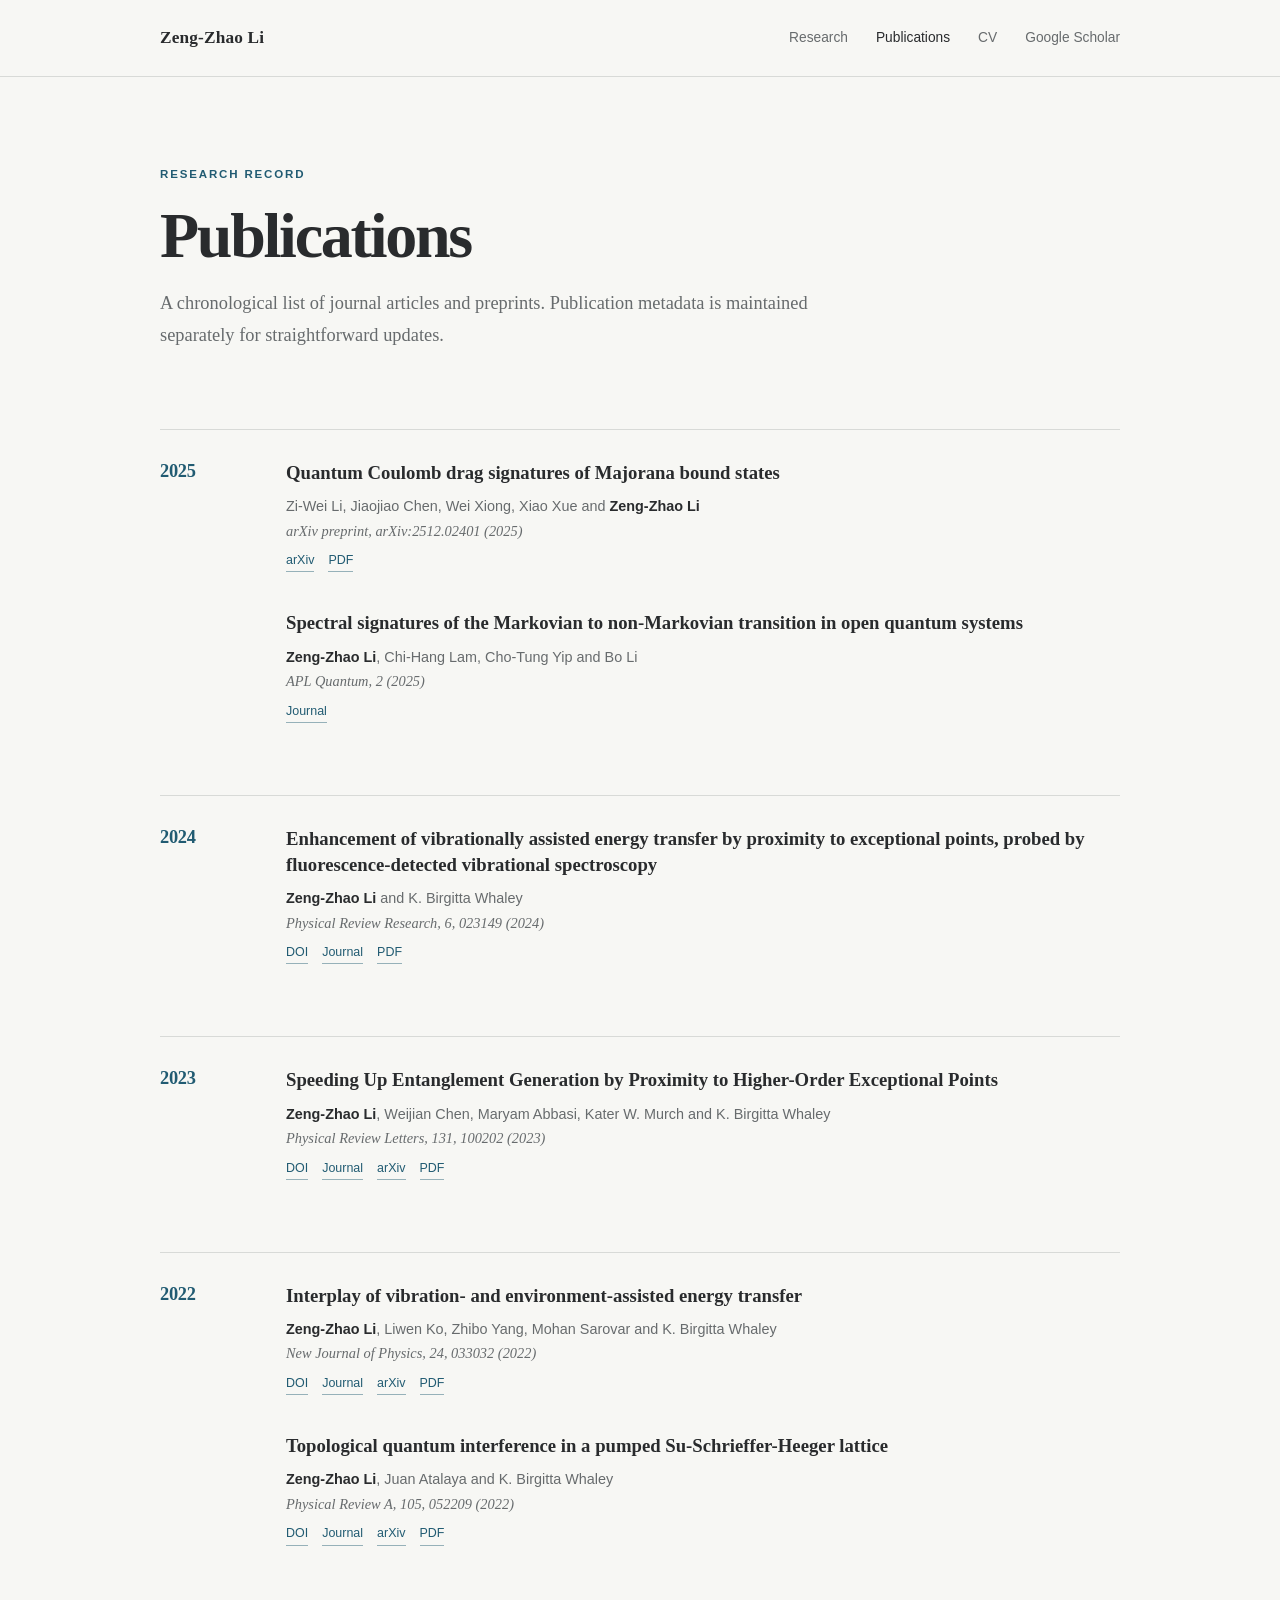
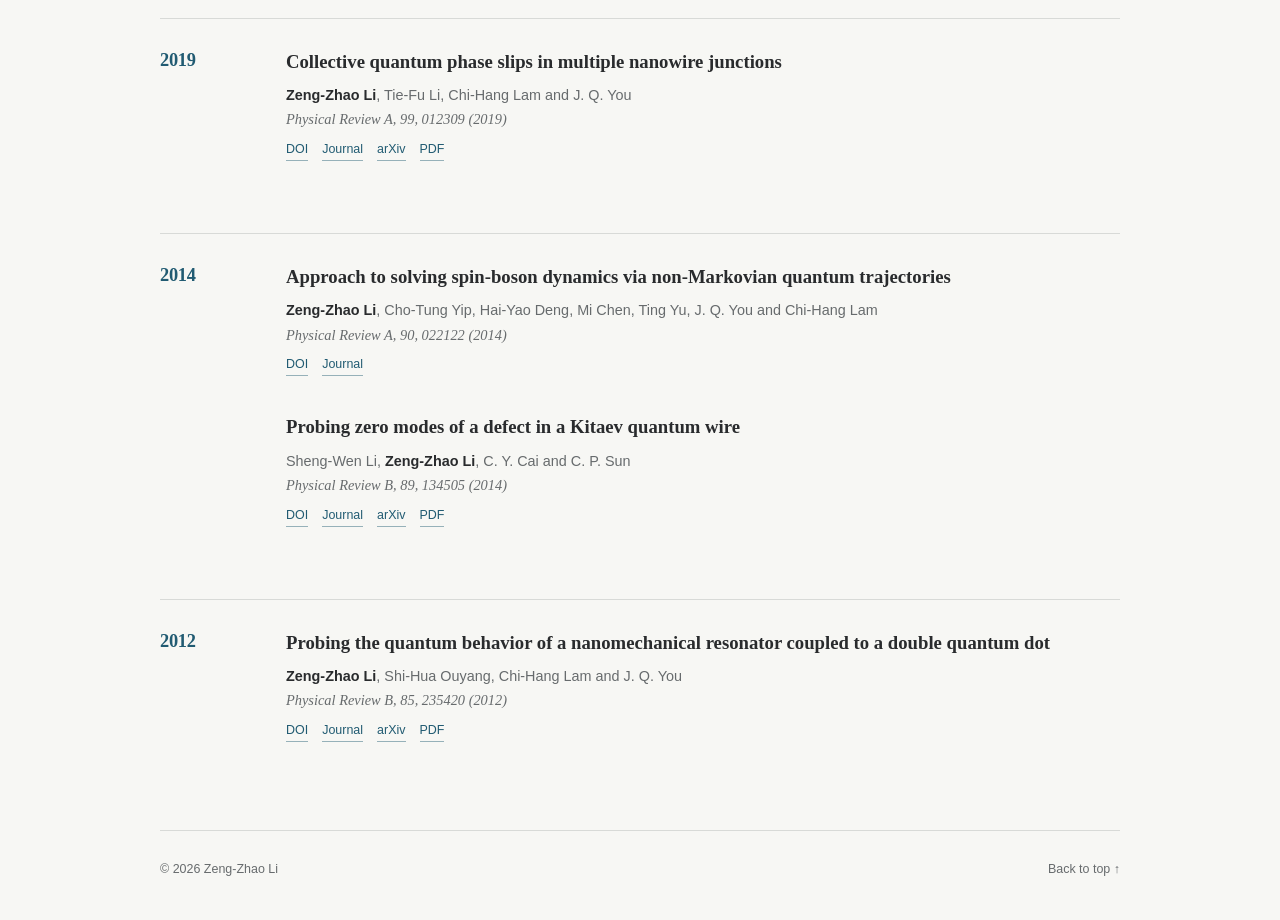
==== publications.html @ 752c4b41 "Build academic personal website" ====
<!doctype html>
<html lang="en">
<head>
  <meta charset="utf-8">
  <meta name="viewport" content="width=device-width, initial-scale=1">
  <title>Publications — Zeng-Zhao Li</title>
  <meta name="description" content="Publications by Zeng-Zhao Li in quantum information, non-Hermitian physics, open quantum systems, and quantum transport.">
  <link rel="canonical" href="https://zengzhaoli.github.io/publications.html">
  <meta property="og:type" content="website"><meta property="og:title" content="Publications — Zeng-Zhao Li"><meta property="og:description" content="Research publications in quantum science."><meta property="og:url" content="https://zengzhaoli.github.io/publications.html">
  <meta name="theme-color" content="#f7f7f4">
  <link rel="icon" href="assets/favicon.svg" type="image/svg+xml">
  <link rel="stylesheet" href="css/style.css">
</head>
<body>
  <a class="skip-link" href="#content">Skip to content</a>
  <header class="site-header"><nav class="nav wrap" aria-label="Primary navigation"><a class="brand" href="index.html">Zeng-Zhao Li</a><button class="nav-toggle" type="button" aria-expanded="false" aria-controls="nav-links">Menu</button><div class="nav-links" id="nav-links"><a href="index.html#research">Research</a><a href="publications.html" aria-current="page">Publications</a><a href="assets/cv.pdf">CV</a><a href="https://scholar.google.com/scholar?q=%22Zeng-Zhao+Li%22">Google Scholar</a></div></nav></header>
  <main id="content" class="wrap publications-page">
    <header class="page-header"><p class="eyebrow">Research record</p><h1>Publications</h1><p>A chronological list of journal articles and preprints. Publication metadata is maintained separately for straightforward updates.</p></header>
    <div id="all-publications" class="year-groups" aria-live="polite"><p class="loading">Loading publications…</p></div>
    <noscript><p>Please enable JavaScript to view the publication list.</p></noscript>
  </main>
  <footer class="footer wrap"><p>© <span id="year"></span> Zeng-Zhao Li</p><a href="#content">Back to top ↑</a></footer>
  <script src="js/publications.js" defer></script>
</body>
</html>
---- css/style.css ----
:root{--bg:#f7f7f4;--paper:#fbfbf8;--text:#292b2d;--muted:#676b6d;--accent:#215b72;--line:#d8dad7;--max:960px;--serif:Georgia,"Times New Roman",serif;--sans:Inter,ui-sans-serif,-apple-system,BlinkMacSystemFont,"Segoe UI",sans-serif}
*{box-sizing:border-box}html{scroll-behavior:smooth;overflow-x:hidden}body{margin:0;background:var(--bg);color:var(--text);font-family:var(--sans);font-size:16px;line-height:1.7;-webkit-font-smoothing:antialiased;overflow-x:hidden}a{color:var(--accent);text-underline-offset:.2em;text-decoration-thickness:1px}a:hover{text-decoration-thickness:2px}a:focus-visible,button:focus-visible{outline:2px solid var(--accent);outline-offset:4px}.wrap{width:min(calc(100% - 48px),var(--max));margin-inline:auto}.skip-link{position:absolute;left:16px;top:-80px;padding:8px 12px;background:var(--text);color:white;z-index:10}.skip-link:focus{top:12px}.site-header{border-bottom:1px solid var(--line)}.nav{min-height:76px;display:flex;align-items:center;justify-content:space-between;gap:32px}.brand{font-family:var(--serif);font-size:1.08rem;font-weight:700;color:var(--text);text-decoration:none;letter-spacing:.01em}.nav-links{display:flex;align-items:center;gap:28px}.nav-links a{font-size:.86rem;color:var(--muted);text-decoration:none}.nav-links a:hover,.nav-links a[aria-current]{color:var(--text)}.nav-toggle{display:none;border:0;background:none;font:inherit;color:var(--text);padding:8px 0}.hero{display:grid;grid-template-columns:minmax(0,1fr) 210px;gap:96px;align-items:center;padding-block:104px 94px}.hero-copy,.publication,.page-header,.year-group>*{min-width:0}.eyebrow{font-size:.72rem;letter-spacing:.16em;text-transform:uppercase;color:var(--accent);font-weight:700;margin:0 0 18px}.hero h1,.page-header h1{font-family:var(--serif);font-size:clamp(2.8rem,6vw,4.5rem);line-height:1.03;letter-spacing:-.035em;margin:0 0 25px}.lede{font-family:var(--serif);font-size:clamp(1.18rem,2.4vw,1.48rem);line-height:1.55;max-width:690px;margin:0;color:#3c3f41}.affiliation{margin:27px 0 0;color:var(--muted);font-size:.92rem}.affiliation span{display:block}.profile-links{display:flex;flex-wrap:wrap;gap:10px 22px;margin-top:25px}.profile-links a,.quiet-link,.citation-links a{font-size:.85rem;text-decoration:none;border-bottom:1px solid color-mix(in srgb,var(--accent),transparent 55%)}.portrait{width:210px;aspect-ratio:4/5;background:#e6e7e2;display:grid;place-items:center;color:#767b7a}.portrait span{font-family:var(--serif);font-size:3.15rem;letter-spacing:-.06em}.section{padding-block:76px;border-top:1px solid var(--line)}.section h2,.year-group h2{font-family:var(--serif);font-size:1.65rem;line-height:1.2;letter-spacing:-.015em;margin:0 0 28px}.section-intro{font-family:var(--serif);font-size:1.17rem;line-height:1.75;max-width:780px;margin:0}.section-heading-row{display:flex;align-items:baseline;justify-content:space-between;gap:24px}.publication-list{display:grid;gap:34px}.publication{max-width:840px}.publication h3{font-family:var(--serif);font-size:1.17rem;line-height:1.4;margin:0 0 8px}.publication h3 a{color:var(--text);text-decoration:none}.publication h3 a:hover{color:var(--accent)}.publication h3,.authors,.venue,.page-header p{overflow-wrap:anywhere}.authors,.venue{margin:0;font-size:.9rem;color:var(--muted)}.authors strong{color:var(--text);font-weight:650}.venue{font-family:var(--serif);font-style:italic}.citation-links{display:flex;gap:14px;margin-top:7px}.citation-links a{font-size:.78rem}.loading,.error{color:var(--muted);font-style:italic}.interests ul{display:flex;flex-wrap:wrap;gap:7px 0;list-style:none;padding:0;margin:0;max-width:900px}.interests li{font-family:var(--serif);font-size:1.05rem}.interests li:not(:last-child)::after{content:"·";color:#9ca09e;margin:0 14px}.footer{border-top:1px solid var(--line);display:flex;justify-content:space-between;align-items:center;padding-block:28px 40px;color:var(--muted);font-size:.78rem}.footer p{margin:0}.footer a{color:var(--muted);text-decoration:none}.publications-page{padding-block:88px}.page-header{max-width:720px;margin-bottom:78px}.page-header h1{font-size:clamp(2.7rem,5vw,4rem);margin-bottom:20px}.page-header>p:last-child{font-family:var(--serif);font-size:1.15rem;color:var(--muted);margin:0}.year-groups{display:grid;gap:72px}.year-group{display:grid;grid-template-columns:90px minmax(0,1fr);gap:36px;border-top:1px solid var(--line);padding-top:30px}.year-group h2{position:sticky;top:24px;align-self:start;color:var(--accent);font-size:1.15rem}.year-group .publication-list{gap:38px}
@media(max-width:700px){.wrap{width:min(calc(100% - 34px),var(--max))}.nav{min-height:64px;position:relative}.nav-toggle{display:block}.nav-links{display:none;position:absolute;top:64px;left:-17px;right:-17px;padding:8px 17px 20px;background:var(--bg);border-bottom:1px solid var(--line);z-index:5;align-items:flex-start;gap:8px}.nav-links.open{display:flex;flex-direction:column}.nav-links a{padding:6px 0}.hero{grid-template-columns:1fr;gap:36px;padding-block:64px}.portrait{grid-row:1;width:118px;aspect-ratio:1}.portrait span{font-size:2.1rem}.hero h1{font-size:2.75rem}.lede{font-size:1.15rem}.section{padding-block:54px}.section-heading-row{display:block}.section-heading-row .quiet-link{display:inline-block;margin:-14px 0 28px}.publication-list{gap:31px}.interests li{font-size:1rem}.interests li:not(:last-child)::after{margin:0 9px}.publications-page{padding-block:58px}.page-header{margin-bottom:54px}.year-groups{gap:58px}.year-group{grid-template-columns:1fr;gap:24px}.year-group h2{position:static;margin:0}.footer{padding-bottom:28px}}
@media(prefers-reduced-motion:reduce){html{scroll-behavior:auto}}
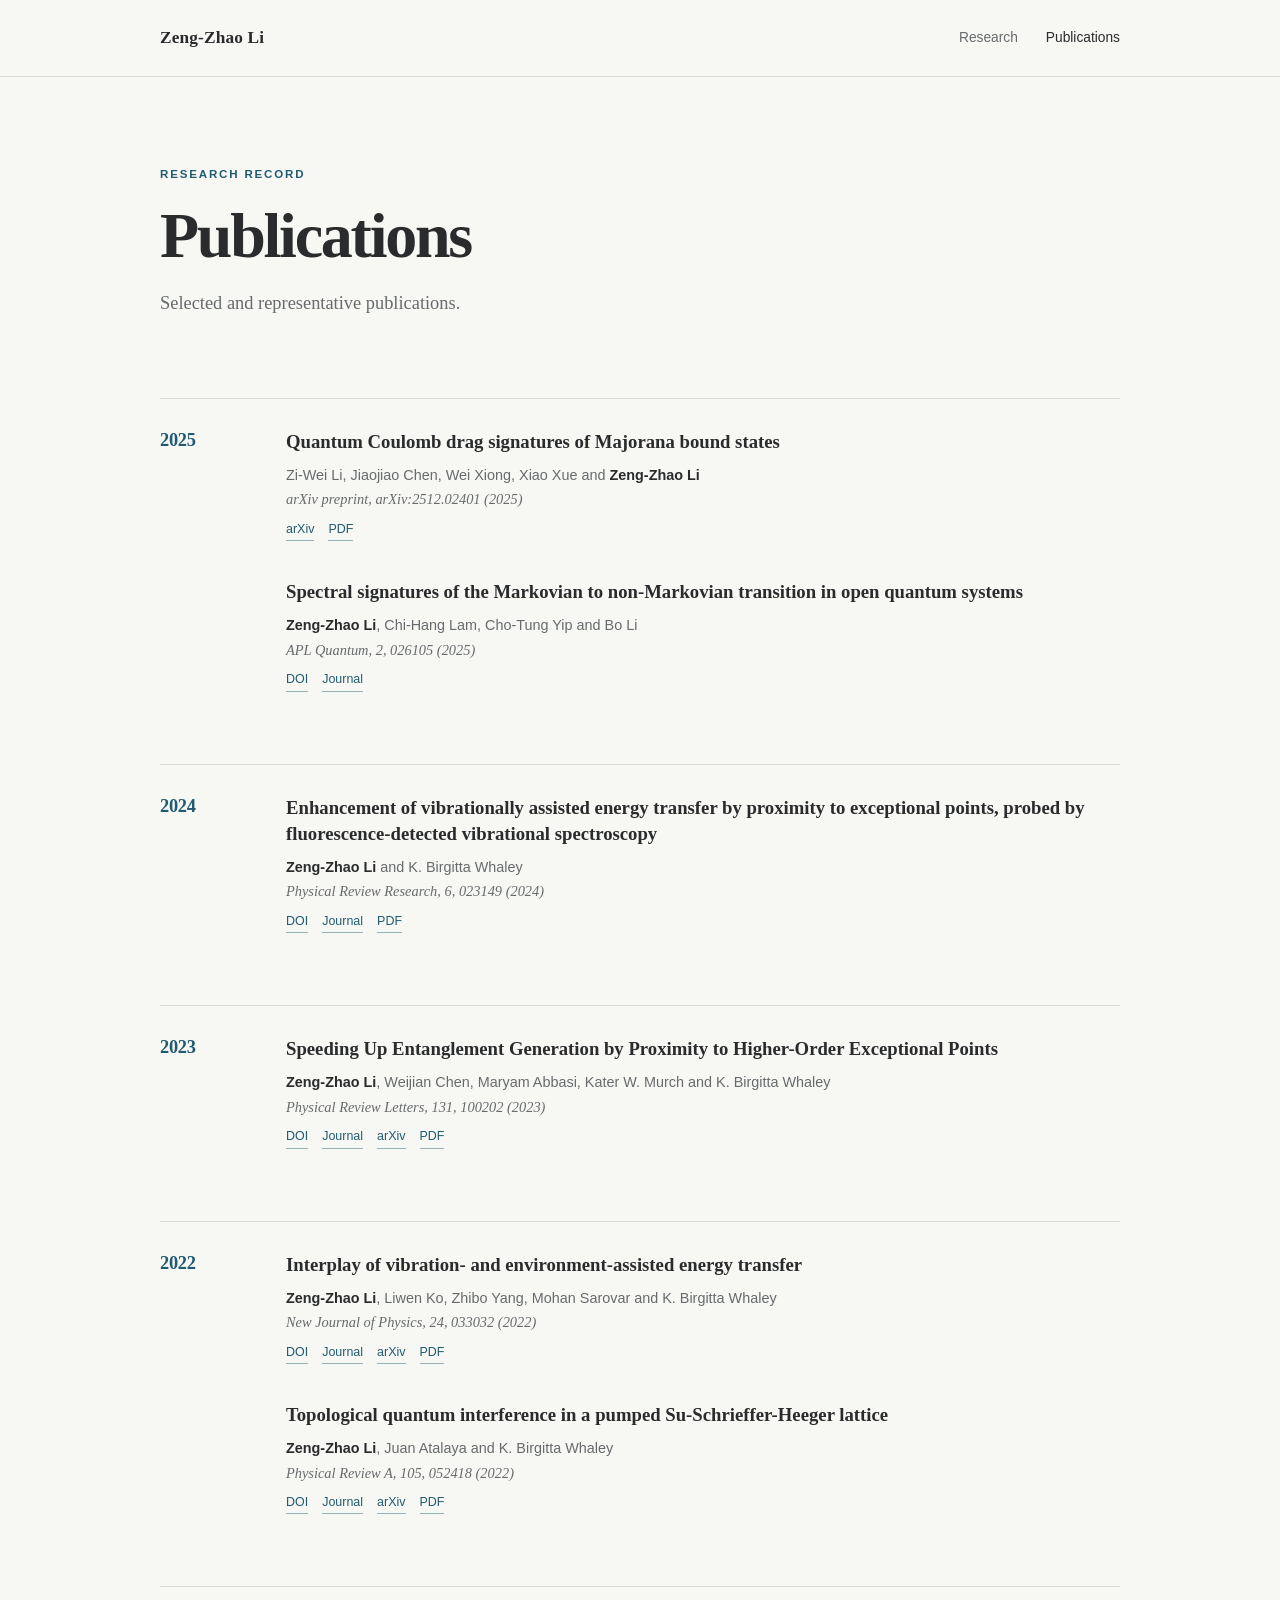
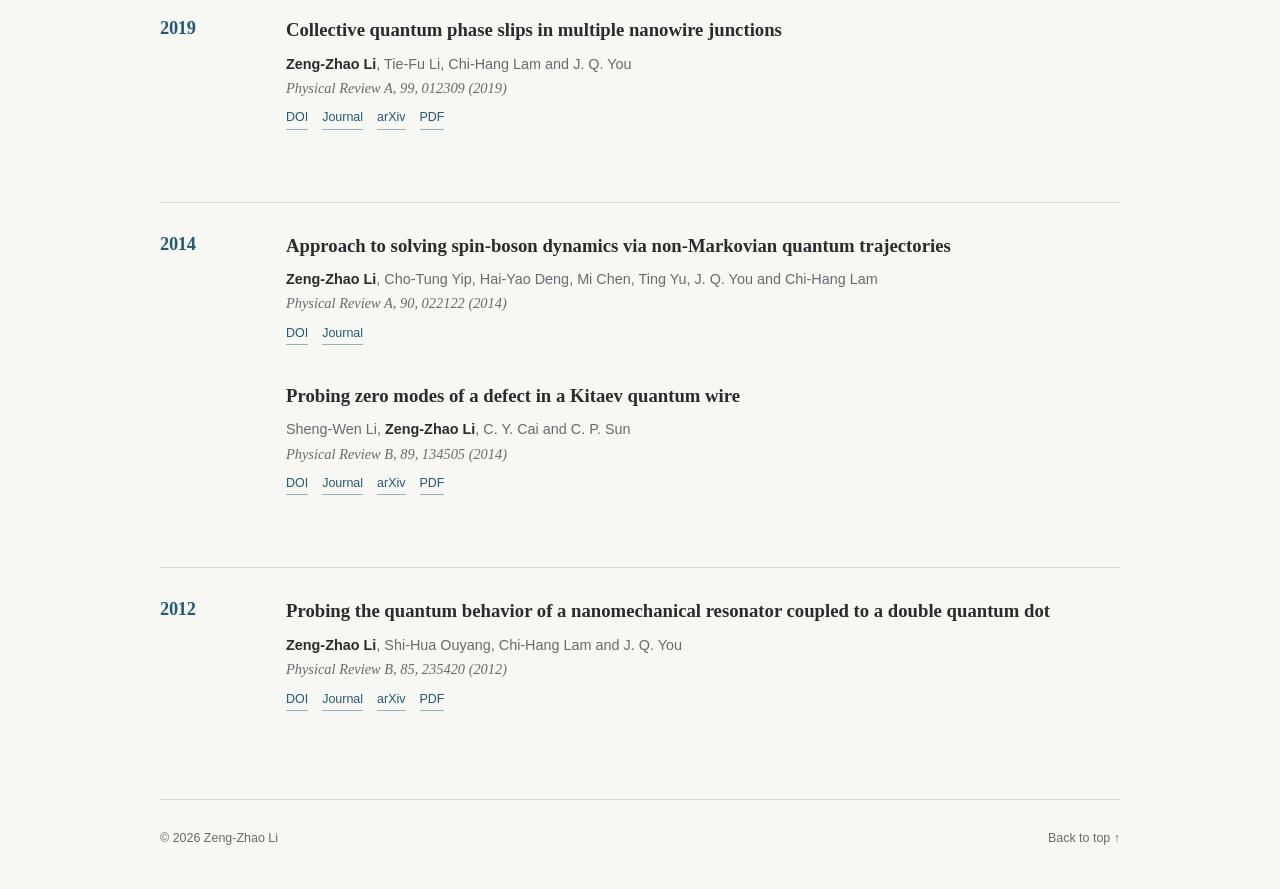
==== commit e6ce6fe2: "Prepare site for safe public launch" ====
--- a/publications.html
+++ b/publications.html
@@ -13,9 +13,9 @@
 </head>
 <body>
   <a class="skip-link" href="#content">Skip to content</a>
-  <header class="site-header"><nav class="nav wrap" aria-label="Primary navigation"><a class="brand" href="index.html">Zeng-Zhao Li</a><button class="nav-toggle" type="button" aria-expanded="false" aria-controls="nav-links">Menu</button><div class="nav-links" id="nav-links"><a href="index.html#research">Research</a><a href="publications.html" aria-current="page">Publications</a><a href="assets/cv.pdf">CV</a><a href="https://scholar.google.com/scholar?q=%22Zeng-Zhao+Li%22">Google Scholar</a></div></nav></header>
+  <header class="site-header"><nav class="nav wrap" aria-label="Primary navigation"><a class="brand" href="index.html">Zeng-Zhao Li</a><button class="nav-toggle" type="button" aria-expanded="false" aria-controls="nav-links">Menu</button><div class="nav-links" id="nav-links"><a href="index.html#research">Research</a><a href="publications.html" aria-current="page">Publications</a><!-- Add verified CV and Google Scholar links here when available. --></div></nav></header>
   <main id="content" class="wrap publications-page">
-    <header class="page-header"><p class="eyebrow">Research record</p><h1>Publications</h1><p>A chronological list of journal articles and preprints. Publication metadata is maintained separately for straightforward updates.</p></header>
+    <header class="page-header"><p class="eyebrow">Research record</p><h1>Publications</h1><p>Selected and representative publications.</p></header>
     <div id="all-publications" class="year-groups" aria-live="polite"><p class="loading">Loading publications…</p></div>
     <noscript><p>Please enable JavaScript to view the publication list.</p></noscript>
   </main>
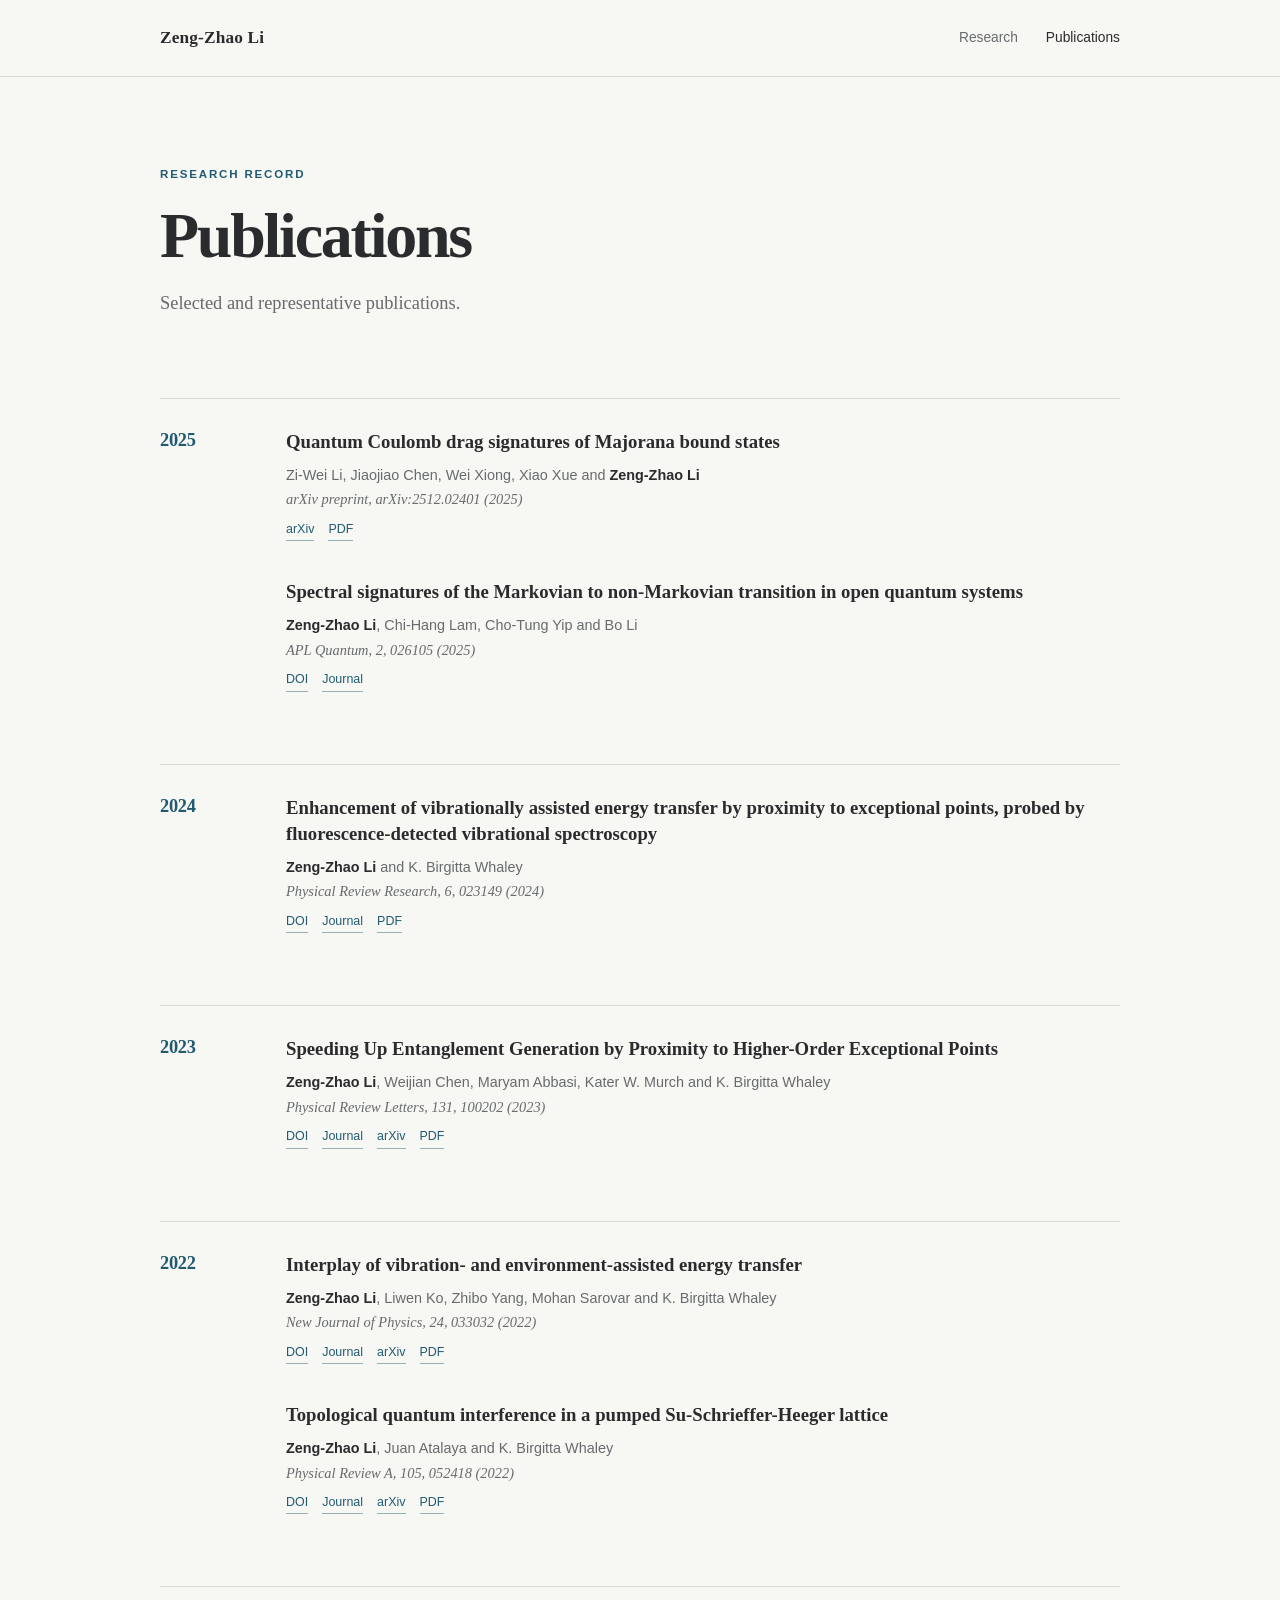
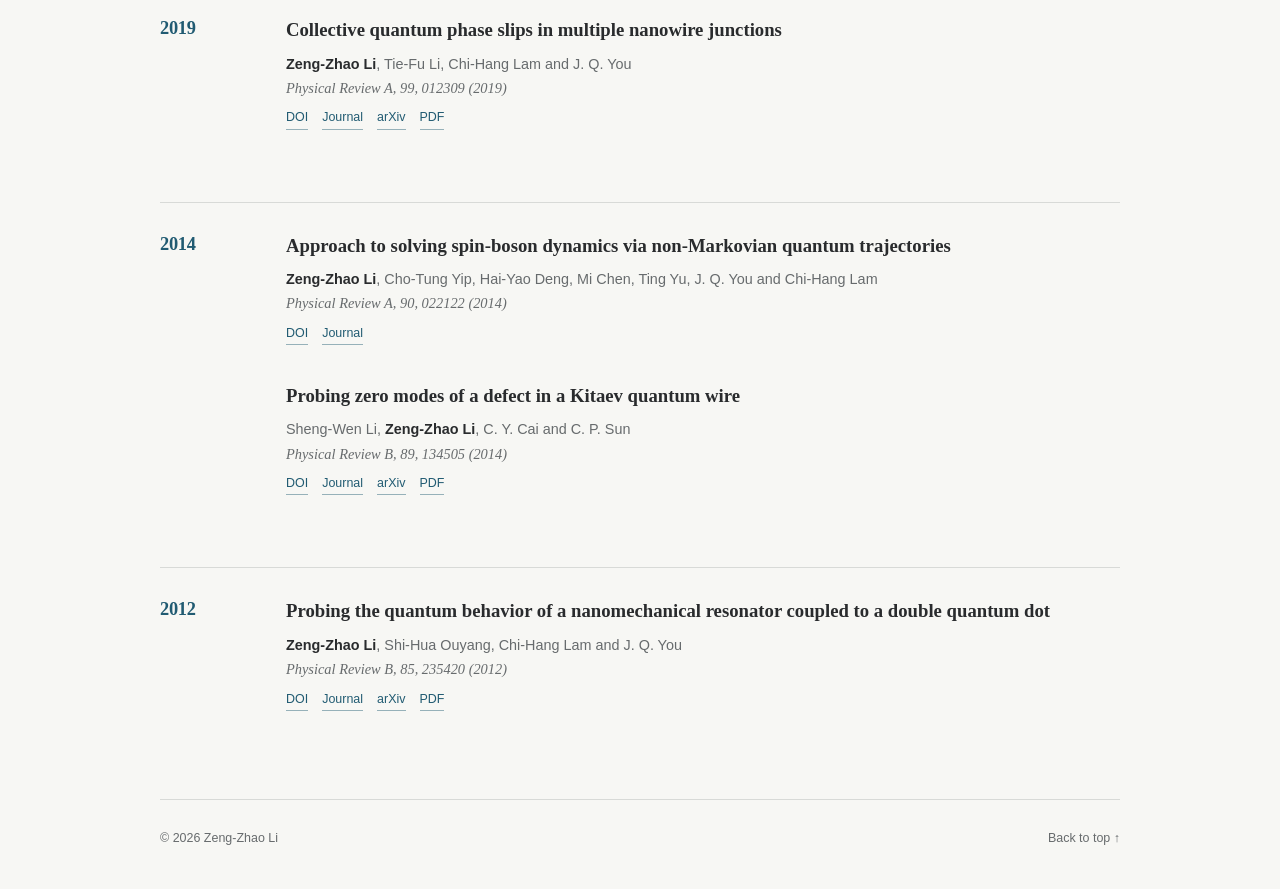
==== commit 83b2fc0f: "Refine hero and statically render publications" ====
--- a/publications.html
+++ b/publications.html
@@ -5,8 +5,8 @@
   <meta name="viewport" content="width=device-width, initial-scale=1">
   <title>Publications — Zeng-Zhao Li</title>
   <meta name="description" content="Publications by Zeng-Zhao Li in quantum information, non-Hermitian physics, open quantum systems, and quantum transport.">
-  <link rel="canonical" href="https://zengzhaoli.github.io/publications.html">
-  <meta property="og:type" content="website"><meta property="og:title" content="Publications — Zeng-Zhao Li"><meta property="og:description" content="Research publications in quantum science."><meta property="og:url" content="https://zengzhaoli.github.io/publications.html">
+  <link rel="canonical" href="https://theoreticalphysicist01.github.io/publications.html">
+  <meta property="og:type" content="website"><meta property="og:title" content="Publications — Zeng-Zhao Li"><meta property="og:description" content="Research publications in quantum science."><meta property="og:url" content="https://theoreticalphysicist01.github.io/publications.html">
   <meta name="theme-color" content="#f7f7f4">
   <link rel="icon" href="assets/favicon.svg" type="image/svg+xml">
   <link rel="stylesheet" href="css/style.css">
@@ -16,8 +16,105 @@
   <header class="site-header"><nav class="nav wrap" aria-label="Primary navigation"><a class="brand" href="index.html">Zeng-Zhao Li</a><button class="nav-toggle" type="button" aria-expanded="false" aria-controls="nav-links">Menu</button><div class="nav-links" id="nav-links"><a href="index.html#research">Research</a><a href="publications.html" aria-current="page">Publications</a><!-- Add verified CV and Google Scholar links here when available. --></div></nav></header>
   <main id="content" class="wrap publications-page">
     <header class="page-header"><p class="eyebrow">Research record</p><h1>Publications</h1><p>Selected and representative publications.</p></header>
-    <div id="all-publications" class="year-groups" aria-live="polite"><p class="loading">Loading publications…</p></div>
-    <noscript><p>Please enable JavaScript to view the publication list.</p></noscript>
+    <div id="all-publications" class="year-groups">
+      <!-- PUBLICATIONS:ALL:START -->
+      <section class="year-group" aria-labelledby="year-2025">
+        <h2 id="year-2025">2025</h2>
+        <div class="publication-list">
+          <article class="publication">
+            <h3><a href="https://arxiv.org/abs/2512.02401">Quantum Coulomb drag signatures of Majorana bound states</a></h3>
+            <p class="authors">Zi-Wei Li, Jiaojiao Chen, Wei Xiong, Xiao Xue and <strong>Zeng-Zhao Li</strong></p>
+            <p class="venue">arXiv preprint, arXiv:2512.02401 (2025)</p>
+            <div class="citation-links"><a href="https://arxiv.org/abs/2512.02401" target="_blank" rel="noopener noreferrer">arXiv</a><a href="https://arxiv.org/pdf/2512.02401" target="_blank" rel="noopener noreferrer">PDF</a></div>
+          </article>
+          <article class="publication">
+            <h3><a href="https://pubs.aip.org/apq/article/2/2/026105/3343204/Spectral-signatures-of-the-Markovian-to-non">Spectral signatures of the Markovian to non-Markovian transition in open quantum systems</a></h3>
+            <p class="authors"><strong>Zeng-Zhao Li</strong>, Chi-Hang Lam, Cho-Tung Yip and Bo Li</p>
+            <p class="venue">APL Quantum, 2, 026105 (2025)</p>
+            <div class="citation-links"><a href="https://doi.org/10.1063/5.0262783" target="_blank" rel="noopener noreferrer">DOI</a><a href="https://pubs.aip.org/apq/article/2/2/026105/3343204/Spectral-signatures-of-the-Markovian-to-non" target="_blank" rel="noopener noreferrer">Journal</a></div>
+          </article>
+        </div>
+      </section>
+      <section class="year-group" aria-labelledby="year-2024">
+        <h2 id="year-2024">2024</h2>
+        <div class="publication-list">
+          <article class="publication">
+            <h3><a href="https://journals.aps.org/prresearch/abstract/10.1103/PhysRevResearch.6.023149">Enhancement of vibrationally assisted energy transfer by proximity to exceptional points, probed by fluorescence-detected vibrational spectroscopy</a></h3>
+            <p class="authors"><strong>Zeng-Zhao Li</strong> and K. Birgitta Whaley</p>
+            <p class="venue">Physical Review Research, 6, 023149 (2024)</p>
+            <div class="citation-links"><a href="https://doi.org/10.1103/PhysRevResearch.6.023149" target="_blank" rel="noopener noreferrer">DOI</a><a href="https://journals.aps.org/prresearch/abstract/10.1103/PhysRevResearch.6.023149" target="_blank" rel="noopener noreferrer">Journal</a><a href="https://journals.aps.org/prresearch/pdf/10.1103/PhysRevResearch.6.023149" target="_blank" rel="noopener noreferrer">PDF</a></div>
+          </article>
+        </div>
+      </section>
+      <section class="year-group" aria-labelledby="year-2023">
+        <h2 id="year-2023">2023</h2>
+        <div class="publication-list">
+          <article class="publication">
+            <h3><a href="https://journals.aps.org/prl/abstract/10.1103/PhysRevLett.131.100202">Speeding Up Entanglement Generation by Proximity to Higher-Order Exceptional Points</a></h3>
+            <p class="authors"><strong>Zeng-Zhao Li</strong>, Weijian Chen, Maryam Abbasi, Kater W. Murch and K. Birgitta Whaley</p>
+            <p class="venue">Physical Review Letters, 131, 100202 (2023)</p>
+            <div class="citation-links"><a href="https://doi.org/10.1103/PhysRevLett.131.100202" target="_blank" rel="noopener noreferrer">DOI</a><a href="https://journals.aps.org/prl/abstract/10.1103/PhysRevLett.131.100202" target="_blank" rel="noopener noreferrer">Journal</a><a href="https://arxiv.org/abs/2210.05048" target="_blank" rel="noopener noreferrer">arXiv</a><a href="https://arxiv.org/pdf/2210.05048" target="_blank" rel="noopener noreferrer">PDF</a></div>
+          </article>
+        </div>
+      </section>
+      <section class="year-group" aria-labelledby="year-2022">
+        <h2 id="year-2022">2022</h2>
+        <div class="publication-list">
+          <article class="publication">
+            <h3><a href="https://iopscience.iop.org/article/10.1088/1367-2630/ac5841">Interplay of vibration- and environment-assisted energy transfer</a></h3>
+            <p class="authors"><strong>Zeng-Zhao Li</strong>, Liwen Ko, Zhibo Yang, Mohan Sarovar and K. Birgitta Whaley</p>
+            <p class="venue">New Journal of Physics, 24, 033032 (2022)</p>
+            <div class="citation-links"><a href="https://doi.org/10.1088/1367-2630/ac5841" target="_blank" rel="noopener noreferrer">DOI</a><a href="https://iopscience.iop.org/article/10.1088/1367-2630/ac5841" target="_blank" rel="noopener noreferrer">Journal</a><a href="https://arxiv.org/abs/2110.09895" target="_blank" rel="noopener noreferrer">arXiv</a><a href="https://arxiv.org/pdf/2110.09895" target="_blank" rel="noopener noreferrer">PDF</a></div>
+          </article>
+          <article class="publication">
+            <h3><a href="https://journals.aps.org/pra/abstract/10.1103/PhysRevA.105.052418">Topological quantum interference in a pumped Su-Schrieffer-Heeger lattice</a></h3>
+            <p class="authors"><strong>Zeng-Zhao Li</strong>, Juan Atalaya and K. Birgitta Whaley</p>
+            <p class="venue">Physical Review A, 105, 052418 (2022)</p>
+            <div class="citation-links"><a href="https://doi.org/10.1103/PhysRevA.105.052418" target="_blank" rel="noopener noreferrer">DOI</a><a href="https://journals.aps.org/pra/abstract/10.1103/PhysRevA.105.052418" target="_blank" rel="noopener noreferrer">Journal</a><a href="https://arxiv.org/abs/2108.12012" target="_blank" rel="noopener noreferrer">arXiv</a><a href="https://arxiv.org/pdf/2108.12012" target="_blank" rel="noopener noreferrer">PDF</a></div>
+          </article>
+        </div>
+      </section>
+      <section class="year-group" aria-labelledby="year-2019">
+        <h2 id="year-2019">2019</h2>
+        <div class="publication-list">
+          <article class="publication">
+            <h3><a href="https://journals.aps.org/pra/abstract/10.1103/PhysRevA.99.012309">Collective quantum phase slips in multiple nanowire junctions</a></h3>
+            <p class="authors"><strong>Zeng-Zhao Li</strong>, Tie-Fu Li, Chi-Hang Lam and J. Q. You</p>
+            <p class="venue">Physical Review A, 99, 012309 (2019)</p>
+            <div class="citation-links"><a href="https://doi.org/10.1103/PhysRevA.99.012309" target="_blank" rel="noopener noreferrer">DOI</a><a href="https://journals.aps.org/pra/abstract/10.1103/PhysRevA.99.012309" target="_blank" rel="noopener noreferrer">Journal</a><a href="https://arxiv.org/abs/1406.6815" target="_blank" rel="noopener noreferrer">arXiv</a><a href="https://arxiv.org/pdf/1406.6815" target="_blank" rel="noopener noreferrer">PDF</a></div>
+          </article>
+        </div>
+      </section>
+      <section class="year-group" aria-labelledby="year-2014">
+        <h2 id="year-2014">2014</h2>
+        <div class="publication-list">
+          <article class="publication">
+            <h3><a href="https://journals.aps.org/pra/abstract/10.1103/PhysRevA.90.022122">Approach to solving spin-boson dynamics via non-Markovian quantum trajectories</a></h3>
+            <p class="authors"><strong>Zeng-Zhao Li</strong>, Cho-Tung Yip, Hai-Yao Deng, Mi Chen, Ting Yu, J. Q. You and Chi-Hang Lam</p>
+            <p class="venue">Physical Review A, 90, 022122 (2014)</p>
+            <div class="citation-links"><a href="https://doi.org/10.1103/PhysRevA.90.022122" target="_blank" rel="noopener noreferrer">DOI</a><a href="https://journals.aps.org/pra/abstract/10.1103/PhysRevA.90.022122" target="_blank" rel="noopener noreferrer">Journal</a></div>
+          </article>
+          <article class="publication">
+            <h3><a href="https://journals.aps.org/prb/abstract/10.1103/PhysRevB.89.134505">Probing zero modes of a defect in a Kitaev quantum wire</a></h3>
+            <p class="authors">Sheng-Wen Li, <strong>Zeng-Zhao Li</strong>, C. Y. Cai and C. P. Sun</p>
+            <p class="venue">Physical Review B, 89, 134505 (2014)</p>
+            <div class="citation-links"><a href="https://doi.org/10.1103/PhysRevB.89.134505" target="_blank" rel="noopener noreferrer">DOI</a><a href="https://journals.aps.org/prb/abstract/10.1103/PhysRevB.89.134505" target="_blank" rel="noopener noreferrer">Journal</a><a href="https://arxiv.org/abs/1311.6302" target="_blank" rel="noopener noreferrer">arXiv</a><a href="https://arxiv.org/pdf/1311.6302" target="_blank" rel="noopener noreferrer">PDF</a></div>
+          </article>
+        </div>
+      </section>
+      <section class="year-group" aria-labelledby="year-2012">
+        <h2 id="year-2012">2012</h2>
+        <div class="publication-list">
+          <article class="publication">
+            <h3><a href="https://journals.aps.org/prb/abstract/10.1103/PhysRevB.85.235420">Probing the quantum behavior of a nanomechanical resonator coupled to a double quantum dot</a></h3>
+            <p class="authors"><strong>Zeng-Zhao Li</strong>, Shi-Hua Ouyang, Chi-Hang Lam and J. Q. You</p>
+            <p class="venue">Physical Review B, 85, 235420 (2012)</p>
+            <div class="citation-links"><a href="https://doi.org/10.1103/PhysRevB.85.235420" target="_blank" rel="noopener noreferrer">DOI</a><a href="https://journals.aps.org/prb/abstract/10.1103/PhysRevB.85.235420" target="_blank" rel="noopener noreferrer">Journal</a><a href="https://arxiv.org/abs/1112.0645" target="_blank" rel="noopener noreferrer">arXiv</a><a href="https://arxiv.org/pdf/1112.0645" target="_blank" rel="noopener noreferrer">PDF</a></div>
+          </article>
+        </div>
+      </section>
+        <!-- PUBLICATIONS:ALL:END -->
+    </div>
   </main>
   <footer class="footer wrap"><p>© <span id="year"></span> Zeng-Zhao Li</p><a href="#content">Back to top ↑</a></footer>
   <script src="js/publications.js" defer></script>
--- a/css/style.css
+++ b/css/style.css
@@ -1,4 +1,6 @@
 :root{--bg:#f7f7f4;--paper:#fbfbf8;--text:#292b2d;--muted:#676b6d;--accent:#215b72;--line:#d8dad7;--max:960px;--serif:Georgia,"Times New Roman",serif;--sans:Inter,ui-sans-serif,-apple-system,BlinkMacSystemFont,"Segoe UI",sans-serif}
 *{box-sizing:border-box}html{scroll-behavior:smooth;overflow-x:hidden}body{margin:0;background:var(--bg);color:var(--text);font-family:var(--sans);font-size:16px;line-height:1.7;-webkit-font-smoothing:antialiased;overflow-x:hidden}a{color:var(--accent);text-underline-offset:.2em;text-decoration-thickness:1px}a:hover{text-decoration-thickness:2px}a:focus-visible,button:focus-visible{outline:2px solid var(--accent);outline-offset:4px}.wrap{width:min(calc(100% - 48px),var(--max));margin-inline:auto}.skip-link{position:absolute;left:16px;top:-80px;padding:8px 12px;background:var(--text);color:white;z-index:10}.skip-link:focus{top:12px}.site-header{border-bottom:1px solid var(--line)}.nav{min-height:76px;display:flex;align-items:center;justify-content:space-between;gap:32px}.brand{font-family:var(--serif);font-size:1.08rem;font-weight:700;color:var(--text);text-decoration:none;letter-spacing:.01em}.nav-links{display:flex;align-items:center;gap:28px}.nav-links a{font-size:.86rem;color:var(--muted);text-decoration:none}.nav-links a:hover,.nav-links a[aria-current]{color:var(--text)}.nav-toggle{display:none;border:0;background:none;font:inherit;color:var(--text);padding:8px 0}.hero{display:grid;grid-template-columns:minmax(0,1fr) 210px;gap:96px;align-items:center;padding-block:104px 94px}.hero-copy,.publication,.page-header,.year-group>*{min-width:0}.eyebrow{font-size:.72rem;letter-spacing:.16em;text-transform:uppercase;color:var(--accent);font-weight:700;margin:0 0 18px}.hero h1,.page-header h1{font-family:var(--serif);font-size:clamp(2.8rem,6vw,4.5rem);line-height:1.03;letter-spacing:-.035em;margin:0 0 25px}.lede{font-family:var(--serif);font-size:clamp(1.18rem,2.4vw,1.48rem);line-height:1.55;max-width:690px;margin:0;color:#3c3f41}.affiliation{margin:27px 0 0;color:var(--muted);font-size:.92rem}.affiliation span{display:block}.profile-links{display:flex;flex-wrap:wrap;gap:10px 22px;margin-top:25px}.profile-links a,.quiet-link,.citation-links a{font-size:.85rem;text-decoration:none;border-bottom:1px solid color-mix(in srgb,var(--accent),transparent 55%)}.portrait{width:210px;aspect-ratio:4/5;background:#e6e7e2;display:grid;place-items:center;color:#767b7a}.portrait span{font-family:var(--serif);font-size:3.15rem;letter-spacing:-.06em}.section{padding-block:76px;border-top:1px solid var(--line)}.section h2,.year-group h2{font-family:var(--serif);font-size:1.65rem;line-height:1.2;letter-spacing:-.015em;margin:0 0 28px}.section-intro{font-family:var(--serif);font-size:1.17rem;line-height:1.75;max-width:780px;margin:0}.section-heading-row{display:flex;align-items:baseline;justify-content:space-between;gap:24px}.publication-list{display:grid;gap:34px}.publication{max-width:840px}.publication h3{font-family:var(--serif);font-size:1.17rem;line-height:1.4;margin:0 0 8px}.publication h3 a{color:var(--text);text-decoration:none}.publication h3 a:hover{color:var(--accent)}.publication h3,.authors,.venue,.page-header p{overflow-wrap:anywhere}.authors,.venue{margin:0;font-size:.9rem;color:var(--muted)}.authors strong{color:var(--text);font-weight:650}.venue{font-family:var(--serif);font-style:italic}.citation-links{display:flex;gap:14px;margin-top:7px}.citation-links a{font-size:.78rem}.loading,.error{color:var(--muted);font-style:italic}.interests ul{display:flex;flex-wrap:wrap;gap:7px 0;list-style:none;padding:0;margin:0;max-width:900px}.interests li{font-family:var(--serif);font-size:1.05rem}.interests li:not(:last-child)::after{content:"·";color:#9ca09e;margin:0 14px}.footer{border-top:1px solid var(--line);display:flex;justify-content:space-between;align-items:center;padding-block:28px 40px;color:var(--muted);font-size:.78rem}.footer p{margin:0}.footer a{color:var(--muted);text-decoration:none}.publications-page{padding-block:88px}.page-header{max-width:720px;margin-bottom:78px}.page-header h1{font-size:clamp(2.7rem,5vw,4rem);margin-bottom:20px}.page-header>p:last-child{font-family:var(--serif);font-size:1.15rem;color:var(--muted);margin:0}.year-groups{display:grid;gap:72px}.year-group{display:grid;grid-template-columns:90px minmax(0,1fr);gap:36px;border-top:1px solid var(--line);padding-top:30px}.year-group h2{position:sticky;top:24px;align-self:start;color:var(--accent);font-size:1.15rem}.year-group .publication-list{gap:38px}
 @media(max-width:700px){.wrap{width:min(calc(100% - 34px),var(--max))}.nav{min-height:64px;position:relative}.nav-toggle{display:block}.nav-links{display:none;position:absolute;top:64px;left:-17px;right:-17px;padding:8px 17px 20px;background:var(--bg);border-bottom:1px solid var(--line);z-index:5;align-items:flex-start;gap:8px}.nav-links.open{display:flex;flex-direction:column}.nav-links a{padding:6px 0}.hero{grid-template-columns:1fr;gap:36px;padding-block:64px}.portrait{grid-row:1;width:118px;aspect-ratio:1}.portrait span{font-size:2.1rem}.hero h1{font-size:2.75rem}.lede{font-size:1.15rem}.section{padding-block:54px}.section-heading-row{display:block}.section-heading-row .quiet-link{display:inline-block;margin:-14px 0 28px}.publication-list{gap:31px}.interests li{font-size:1rem}.interests li:not(:last-child)::after{margin:0 9px}.publications-page{padding-block:58px}.page-header{margin-bottom:54px}.year-groups{gap:58px}.year-group{grid-template-columns:1fr;gap:24px}.year-group h2{position:static;margin:0}.footer{padding-bottom:28px}}
+.hero{display:block;padding-block:94px 86px}.hero-copy{max-width:820px}.hero .lede{max-width:760px}.hero-secondary{max-width:730px;margin:22px 0 0;color:var(--muted);font-size:1rem;line-height:1.75}.hero .affiliation{margin-top:30px}
+@media(max-width:700px){.hero{display:block;padding-block:62px 58px}.hero-secondary{font-size:.95rem;line-height:1.7;margin-top:18px}.hero .affiliation{margin-top:26px}}
 @media(prefers-reduced-motion:reduce){html{scroll-behavior:auto}}
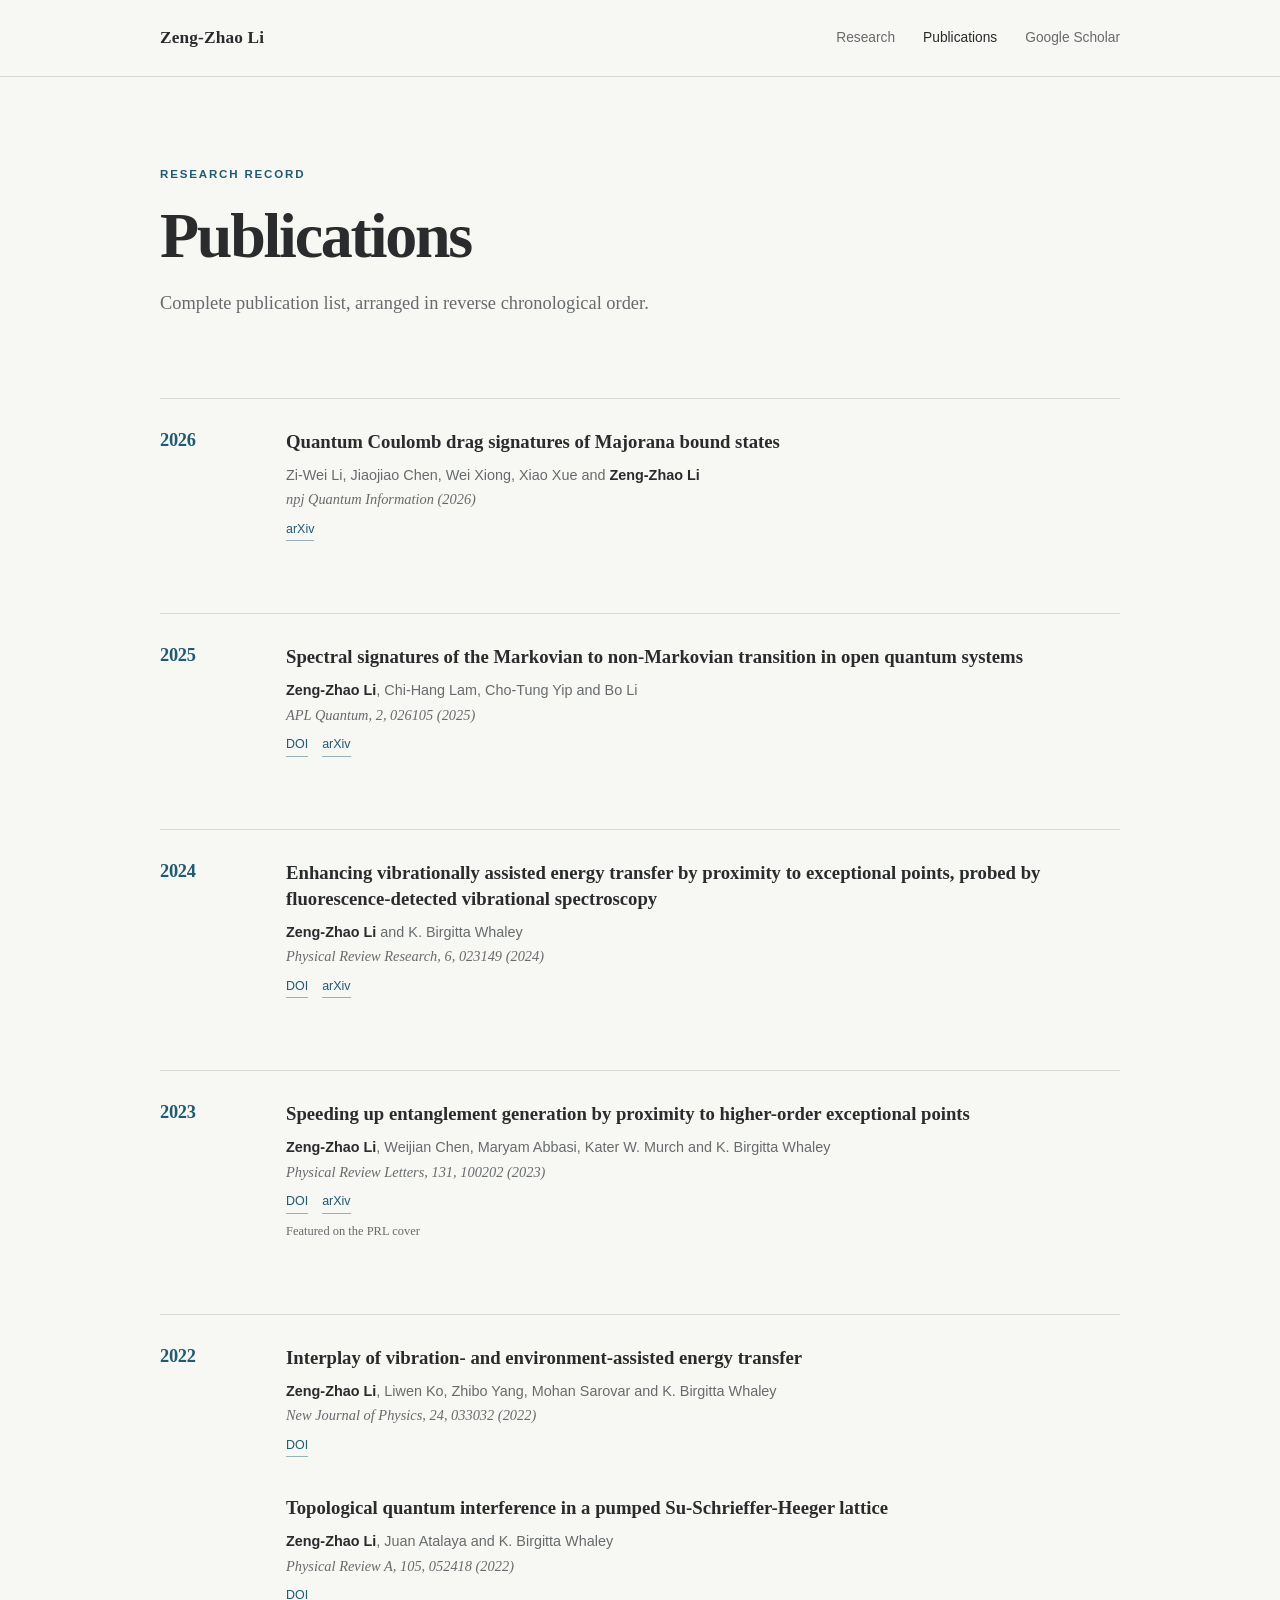
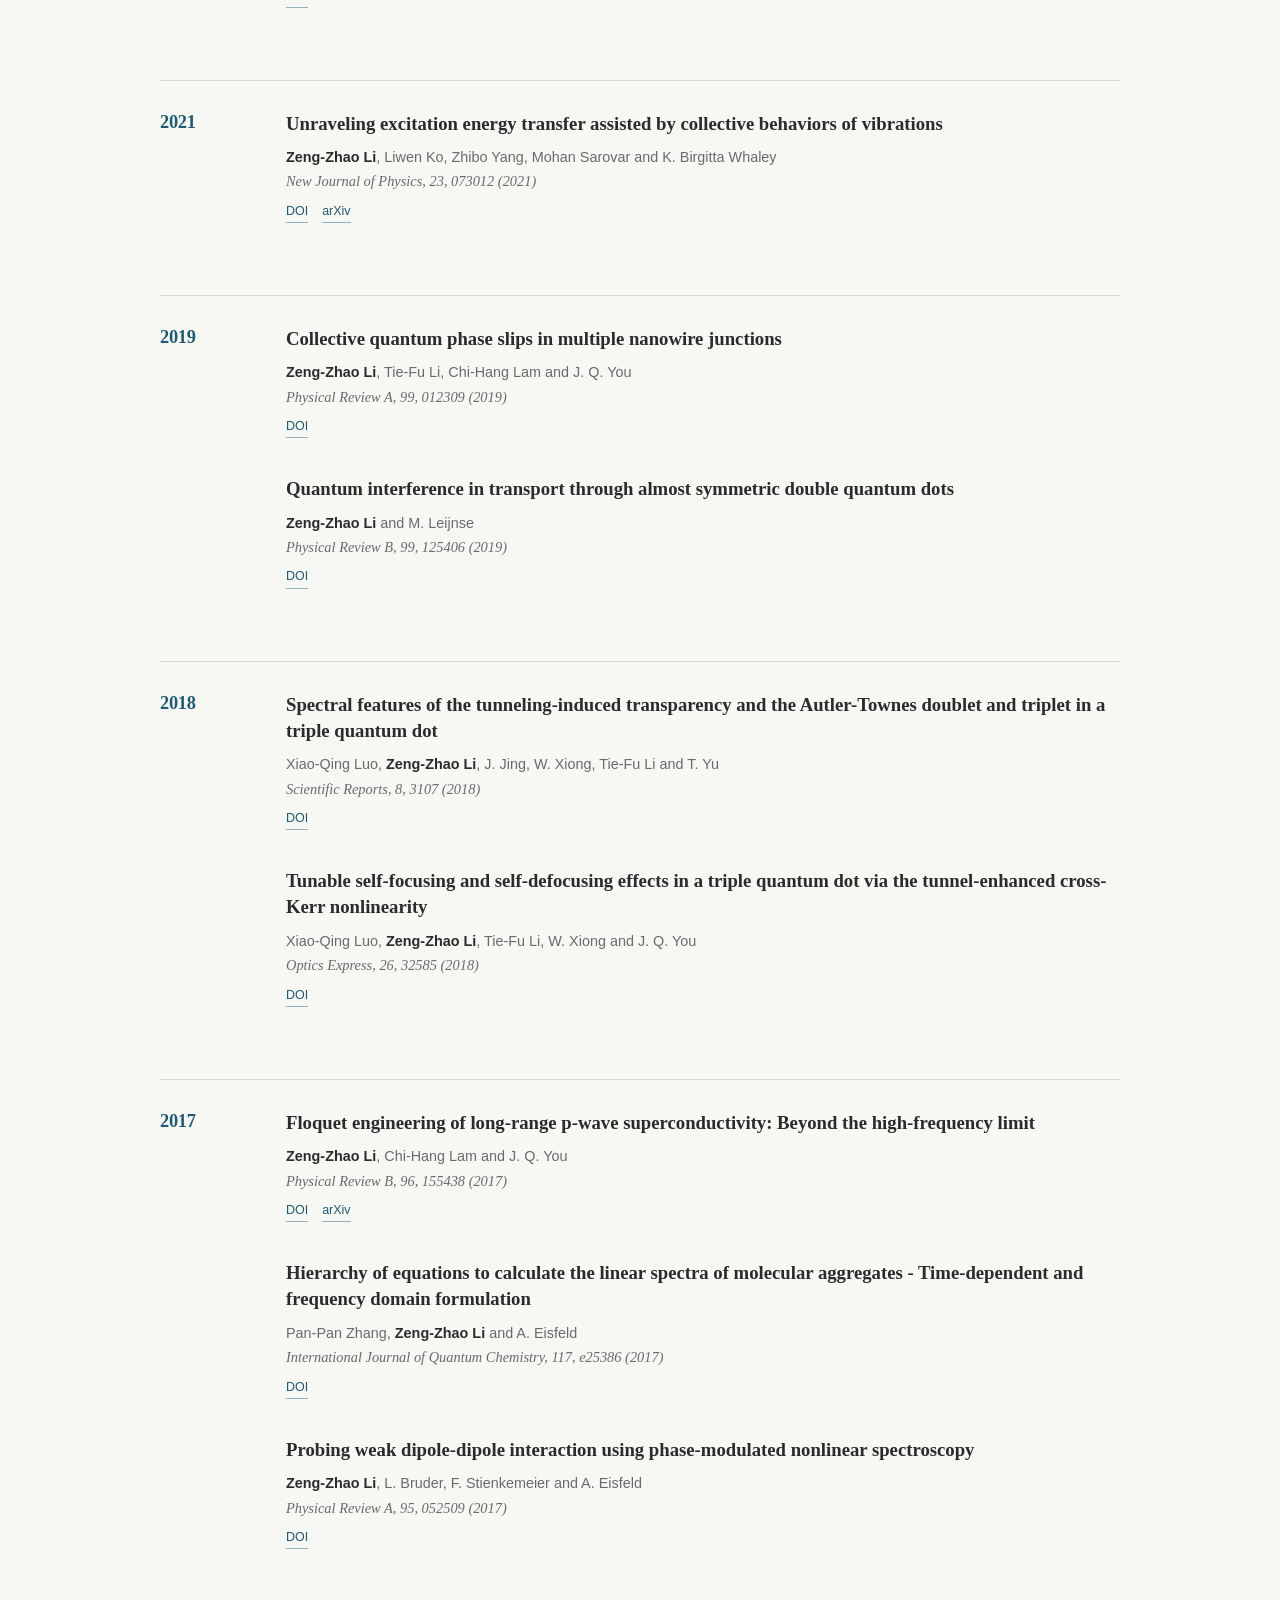
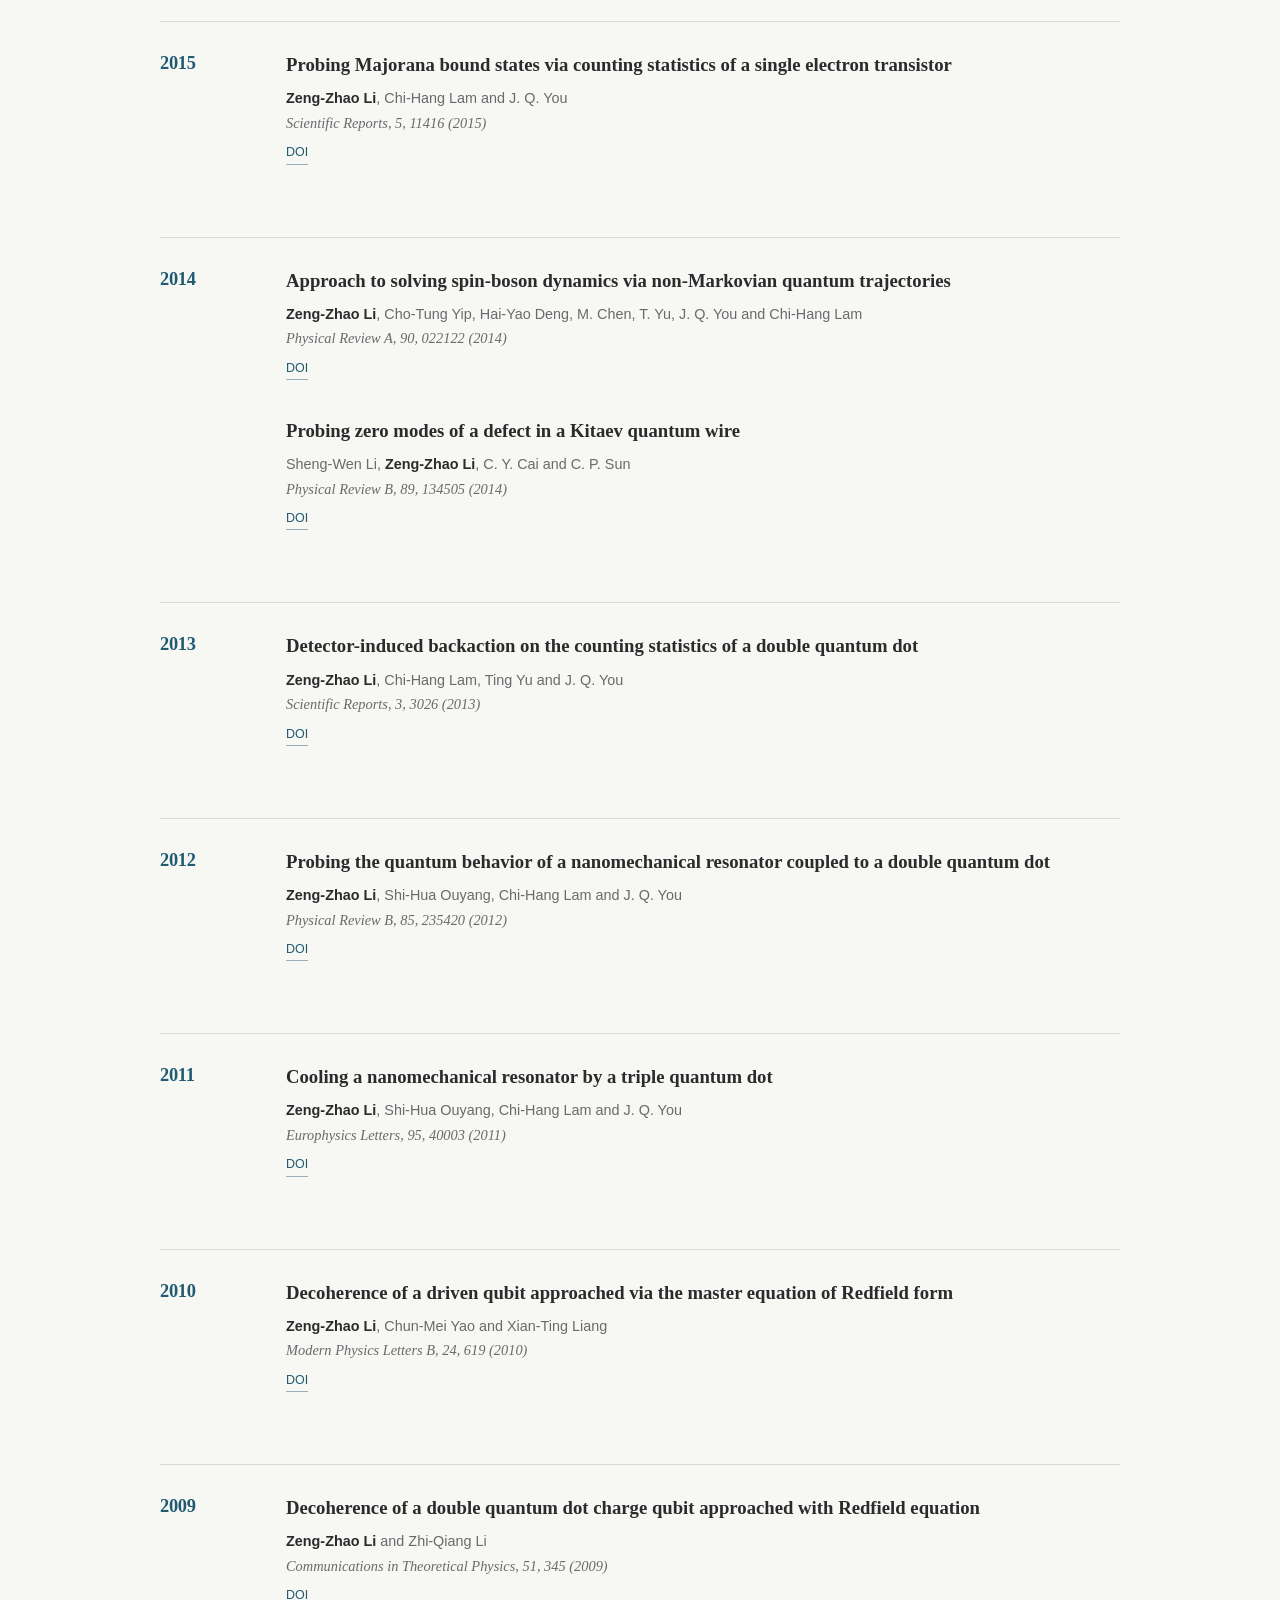
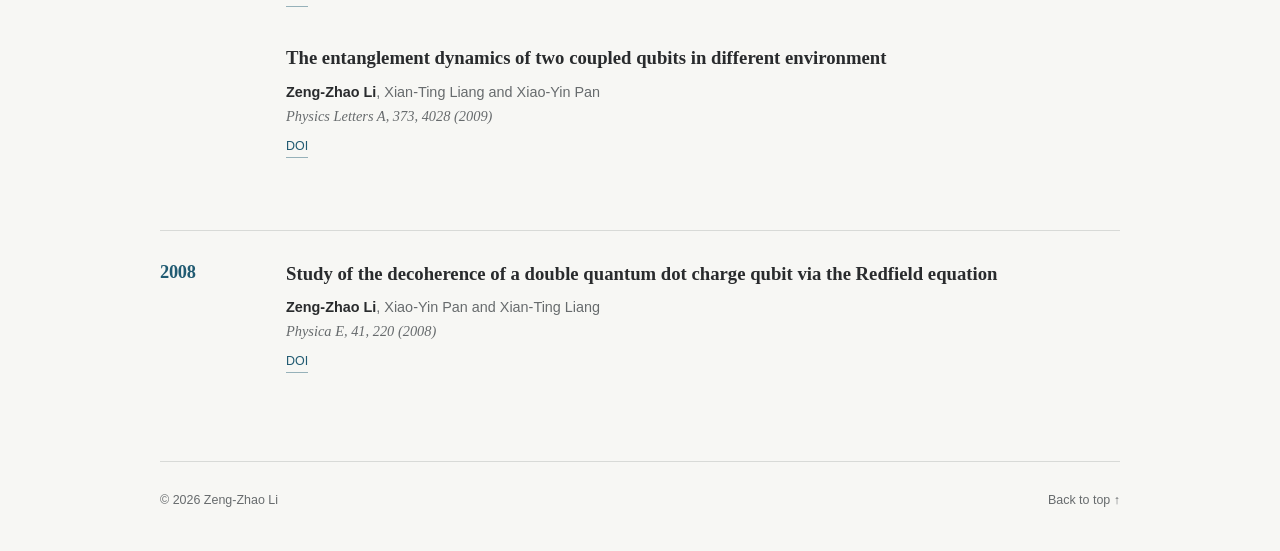
==== commit 666e12f8: "Publish complete academic record" ====
--- a/publications.html
+++ b/publications.html
@@ -13,25 +13,30 @@
 </head>
 <body>
   <a class="skip-link" href="#content">Skip to content</a>
-  <header class="site-header"><nav class="nav wrap" aria-label="Primary navigation"><a class="brand" href="index.html">Zeng-Zhao Li</a><button class="nav-toggle" type="button" aria-expanded="false" aria-controls="nav-links">Menu</button><div class="nav-links" id="nav-links"><a href="index.html#research">Research</a><a href="publications.html" aria-current="page">Publications</a><!-- Add verified CV and Google Scholar links here when available. --></div></nav></header>
+  <header class="site-header"><nav class="nav wrap" aria-label="Primary navigation"><a class="brand" href="index.html">Zeng-Zhao Li</a><button class="nav-toggle" type="button" aria-expanded="false" aria-controls="nav-links">Menu</button><div class="nav-links" id="nav-links"><a href="index.html#research">Research</a><a href="publications.html" aria-current="page">Publications</a><a href="https://scholar.google.com/citations?user=fXFQttEAAAAJ&amp;hl=en">Google Scholar</a></div></nav></header>
   <main id="content" class="wrap publications-page">
-    <header class="page-header"><p class="eyebrow">Research record</p><h1>Publications</h1><p>Selected and representative publications.</p></header>
+    <header class="page-header"><p class="eyebrow">Research record</p><h1>Publications</h1><p>Complete publication list, arranged in reverse chronological order.</p></header>
     <div id="all-publications" class="year-groups">
       <!-- PUBLICATIONS:ALL:START -->
+      <section class="year-group" aria-labelledby="year-2026">
+        <h2 id="year-2026">2026</h2>
+        <div class="publication-list">
+          <article class="publication">
+            <h3><a href="https://arxiv.org/abs/2512.02401">Quantum Coulomb drag signatures of Majorana bound states</a></h3>
+            <p class="authors">Zi-Wei Li, Jiaojiao Chen, Wei Xiong, Xiao Xue and <strong>Zeng-Zhao Li</strong></p>
+            <p class="venue">npj Quantum Information (2026)</p>
+            <div class="citation-links"><a href="https://arxiv.org/abs/2512.02401" target="_blank" rel="noopener noreferrer">arXiv</a></div>
+          </article>
+        </div>
+      </section>
       <section class="year-group" aria-labelledby="year-2025">
         <h2 id="year-2025">2025</h2>
         <div class="publication-list">
           <article class="publication">
-            <h3><a href="https://arxiv.org/abs/2512.02401">Quantum Coulomb drag signatures of Majorana bound states</a></h3>
-            <p class="authors">Zi-Wei Li, Jiaojiao Chen, Wei Xiong, Xiao Xue and <strong>Zeng-Zhao Li</strong></p>
-            <p class="venue">arXiv preprint, arXiv:2512.02401 (2025)</p>
-            <div class="citation-links"><a href="https://arxiv.org/abs/2512.02401" target="_blank" rel="noopener noreferrer">arXiv</a><a href="https://arxiv.org/pdf/2512.02401" target="_blank" rel="noopener noreferrer">PDF</a></div>
-          </article>
-          <article class="publication">
-            <h3><a href="https://pubs.aip.org/apq/article/2/2/026105/3343204/Spectral-signatures-of-the-Markovian-to-non">Spectral signatures of the Markovian to non-Markovian transition in open quantum systems</a></h3>
+            <h3><a href="https://doi.org/10.1063/5.0262783">Spectral signatures of the Markovian to non-Markovian transition in open quantum systems</a></h3>
             <p class="authors"><strong>Zeng-Zhao Li</strong>, Chi-Hang Lam, Cho-Tung Yip and Bo Li</p>
             <p class="venue">APL Quantum, 2, 026105 (2025)</p>
-            <div class="citation-links"><a href="https://doi.org/10.1063/5.0262783" target="_blank" rel="noopener noreferrer">DOI</a><a href="https://pubs.aip.org/apq/article/2/2/026105/3343204/Spectral-signatures-of-the-Markovian-to-non" target="_blank" rel="noopener noreferrer">Journal</a></div>
+            <div class="citation-links"><a href="https://doi.org/10.1063/5.0262783" target="_blank" rel="noopener noreferrer">DOI</a><a href="https://arxiv.org/abs/2409.14661" target="_blank" rel="noopener noreferrer">arXiv</a></div>
           </article>
         </div>
       </section>
@@ -39,10 +44,10 @@
         <h2 id="year-2024">2024</h2>
         <div class="publication-list">
           <article class="publication">
-            <h3><a href="https://journals.aps.org/prresearch/abstract/10.1103/PhysRevResearch.6.023149">Enhancement of vibrationally assisted energy transfer by proximity to exceptional points, probed by fluorescence-detected vibrational spectroscopy</a></h3>
+            <h3><a href="https://doi.org/10.1103/PhysRevResearch.6.023149">Enhancing vibrationally assisted energy transfer by proximity to exceptional points, probed by fluorescence-detected vibrational spectroscopy</a></h3>
             <p class="authors"><strong>Zeng-Zhao Li</strong> and K. Birgitta Whaley</p>
             <p class="venue">Physical Review Research, 6, 023149 (2024)</p>
-            <div class="citation-links"><a href="https://doi.org/10.1103/PhysRevResearch.6.023149" target="_blank" rel="noopener noreferrer">DOI</a><a href="https://journals.aps.org/prresearch/abstract/10.1103/PhysRevResearch.6.023149" target="_blank" rel="noopener noreferrer">Journal</a><a href="https://journals.aps.org/prresearch/pdf/10.1103/PhysRevResearch.6.023149" target="_blank" rel="noopener noreferrer">PDF</a></div>
+            <div class="citation-links"><a href="https://doi.org/10.1103/PhysRevResearch.6.023149" target="_blank" rel="noopener noreferrer">DOI</a><a href="https://arxiv.org/abs/2309.02819" target="_blank" rel="noopener noreferrer">arXiv</a></div>
           </article>
         </div>
       </section>
@@ -50,10 +55,11 @@
         <h2 id="year-2023">2023</h2>
         <div class="publication-list">
           <article class="publication">
-            <h3><a href="https://journals.aps.org/prl/abstract/10.1103/PhysRevLett.131.100202">Speeding Up Entanglement Generation by Proximity to Higher-Order Exceptional Points</a></h3>
+            <h3><a href="https://doi.org/10.1103/PhysRevLett.131.100202">Speeding up entanglement generation by proximity to higher-order exceptional points</a></h3>
             <p class="authors"><strong>Zeng-Zhao Li</strong>, Weijian Chen, Maryam Abbasi, Kater W. Murch and K. Birgitta Whaley</p>
             <p class="venue">Physical Review Letters, 131, 100202 (2023)</p>
-            <div class="citation-links"><a href="https://doi.org/10.1103/PhysRevLett.131.100202" target="_blank" rel="noopener noreferrer">DOI</a><a href="https://journals.aps.org/prl/abstract/10.1103/PhysRevLett.131.100202" target="_blank" rel="noopener noreferrer">Journal</a><a href="https://arxiv.org/abs/2210.05048" target="_blank" rel="noopener noreferrer">arXiv</a><a href="https://arxiv.org/pdf/2210.05048" target="_blank" rel="noopener noreferrer">PDF</a></div>
+            <div class="citation-links"><a href="https://doi.org/10.1103/PhysRevLett.131.100202" target="_blank" rel="noopener noreferrer">DOI</a><a href="https://arxiv.org/abs/2210.05048" target="_blank" rel="noopener noreferrer">arXiv</a></div>
+            <p class="publication-note">Featured on the PRL cover</p>
           </article>
         </div>
       </section>
@@ -61,16 +67,27 @@
         <h2 id="year-2022">2022</h2>
         <div class="publication-list">
           <article class="publication">
-            <h3><a href="https://iopscience.iop.org/article/10.1088/1367-2630/ac5841">Interplay of vibration- and environment-assisted energy transfer</a></h3>
+            <h3><a href="https://doi.org/10.1088/1367-2630/ac5841">Interplay of vibration- and environment-assisted energy transfer</a></h3>
             <p class="authors"><strong>Zeng-Zhao Li</strong>, Liwen Ko, Zhibo Yang, Mohan Sarovar and K. Birgitta Whaley</p>
             <p class="venue">New Journal of Physics, 24, 033032 (2022)</p>
-            <div class="citation-links"><a href="https://doi.org/10.1088/1367-2630/ac5841" target="_blank" rel="noopener noreferrer">DOI</a><a href="https://iopscience.iop.org/article/10.1088/1367-2630/ac5841" target="_blank" rel="noopener noreferrer">Journal</a><a href="https://arxiv.org/abs/2110.09895" target="_blank" rel="noopener noreferrer">arXiv</a><a href="https://arxiv.org/pdf/2110.09895" target="_blank" rel="noopener noreferrer">PDF</a></div>
-          </article>
-          <article class="publication">
-            <h3><a href="https://journals.aps.org/pra/abstract/10.1103/PhysRevA.105.052418">Topological quantum interference in a pumped Su-Schrieffer-Heeger lattice</a></h3>
+            <div class="citation-links"><a href="https://doi.org/10.1088/1367-2630/ac5841" target="_blank" rel="noopener noreferrer">DOI</a></div>
+          </article>
+          <article class="publication">
+            <h3><a href="https://doi.org/10.1103/PhysRevA.105.052418">Topological quantum interference in a pumped Su-Schrieffer-Heeger lattice</a></h3>
             <p class="authors"><strong>Zeng-Zhao Li</strong>, Juan Atalaya and K. Birgitta Whaley</p>
             <p class="venue">Physical Review A, 105, 052418 (2022)</p>
-            <div class="citation-links"><a href="https://doi.org/10.1103/PhysRevA.105.052418" target="_blank" rel="noopener noreferrer">DOI</a><a href="https://journals.aps.org/pra/abstract/10.1103/PhysRevA.105.052418" target="_blank" rel="noopener noreferrer">Journal</a><a href="https://arxiv.org/abs/2108.12012" target="_blank" rel="noopener noreferrer">arXiv</a><a href="https://arxiv.org/pdf/2108.12012" target="_blank" rel="noopener noreferrer">PDF</a></div>
+            <div class="citation-links"><a href="https://doi.org/10.1103/PhysRevA.105.052418" target="_blank" rel="noopener noreferrer">DOI</a></div>
+          </article>
+        </div>
+      </section>
+      <section class="year-group" aria-labelledby="year-2021">
+        <h2 id="year-2021">2021</h2>
+        <div class="publication-list">
+          <article class="publication">
+            <h3><a href="https://doi.org/10.1088/1367-2630/abedfe">Unraveling excitation energy transfer assisted by collective behaviors of vibrations</a></h3>
+            <p class="authors"><strong>Zeng-Zhao Li</strong>, Liwen Ko, Zhibo Yang, Mohan Sarovar and K. Birgitta Whaley</p>
+            <p class="venue">New Journal of Physics, 23, 073012 (2021)</p>
+            <div class="citation-links"><a href="https://doi.org/10.1088/1367-2630/abedfe" target="_blank" rel="noopener noreferrer">DOI</a><a href="https://arxiv.org/abs/2010.04256" target="_blank" rel="noopener noreferrer">arXiv</a></div>
           </article>
         </div>
       </section>
@@ -78,10 +95,67 @@
         <h2 id="year-2019">2019</h2>
         <div class="publication-list">
           <article class="publication">
-            <h3><a href="https://journals.aps.org/pra/abstract/10.1103/PhysRevA.99.012309">Collective quantum phase slips in multiple nanowire junctions</a></h3>
+            <h3><a href="https://doi.org/10.1103/PhysRevA.99.012309">Collective quantum phase slips in multiple nanowire junctions</a></h3>
             <p class="authors"><strong>Zeng-Zhao Li</strong>, Tie-Fu Li, Chi-Hang Lam and J. Q. You</p>
             <p class="venue">Physical Review A, 99, 012309 (2019)</p>
-            <div class="citation-links"><a href="https://doi.org/10.1103/PhysRevA.99.012309" target="_blank" rel="noopener noreferrer">DOI</a><a href="https://journals.aps.org/pra/abstract/10.1103/PhysRevA.99.012309" target="_blank" rel="noopener noreferrer">Journal</a><a href="https://arxiv.org/abs/1406.6815" target="_blank" rel="noopener noreferrer">arXiv</a><a href="https://arxiv.org/pdf/1406.6815" target="_blank" rel="noopener noreferrer">PDF</a></div>
+            <div class="citation-links"><a href="https://doi.org/10.1103/PhysRevA.99.012309" target="_blank" rel="noopener noreferrer">DOI</a></div>
+          </article>
+          <article class="publication">
+            <h3><a href="https://doi.org/10.1103/PhysRevB.99.125406">Quantum interference in transport through almost symmetric double quantum dots</a></h3>
+            <p class="authors"><strong>Zeng-Zhao Li</strong> and M. Leijnse</p>
+            <p class="venue">Physical Review B, 99, 125406 (2019)</p>
+            <div class="citation-links"><a href="https://doi.org/10.1103/PhysRevB.99.125406" target="_blank" rel="noopener noreferrer">DOI</a></div>
+          </article>
+        </div>
+      </section>
+      <section class="year-group" aria-labelledby="year-2018">
+        <h2 id="year-2018">2018</h2>
+        <div class="publication-list">
+          <article class="publication">
+            <h3><a href="https://doi.org/10.1038/s41598-018-21221-3">Spectral features of the tunneling-induced transparency and the Autler-Townes doublet and triplet in a triple quantum dot</a></h3>
+            <p class="authors">Xiao-Qing Luo, <strong>Zeng-Zhao Li</strong>, J. Jing, W. Xiong, Tie-Fu Li and T. Yu</p>
+            <p class="venue">Scientific Reports, 8, 3107 (2018)</p>
+            <div class="citation-links"><a href="https://doi.org/10.1038/s41598-018-21221-3" target="_blank" rel="noopener noreferrer">DOI</a></div>
+          </article>
+          <article class="publication">
+            <h3><a href="https://doi.org/10.1364/OE.26.032585">Tunable self-focusing and self-defocusing effects in a triple quantum dot via the tunnel-enhanced cross-Kerr nonlinearity</a></h3>
+            <p class="authors">Xiao-Qing Luo, <strong>Zeng-Zhao Li</strong>, Tie-Fu Li, W. Xiong and J. Q. You</p>
+            <p class="venue">Optics Express, 26, 32585 (2018)</p>
+            <div class="citation-links"><a href="https://doi.org/10.1364/OE.26.032585" target="_blank" rel="noopener noreferrer">DOI</a></div>
+          </article>
+        </div>
+      </section>
+      <section class="year-group" aria-labelledby="year-2017">
+        <h2 id="year-2017">2017</h2>
+        <div class="publication-list">
+          <article class="publication">
+            <h3><a href="https://doi.org/10.1103/PhysRevB.96.155438">Floquet engineering of long-range p-wave superconductivity: Beyond the high-frequency limit</a></h3>
+            <p class="authors"><strong>Zeng-Zhao Li</strong>, Chi-Hang Lam and J. Q. You</p>
+            <p class="venue">Physical Review B, 96, 155438 (2017)</p>
+            <div class="citation-links"><a href="https://doi.org/10.1103/PhysRevB.96.155438" target="_blank" rel="noopener noreferrer">DOI</a><a href="https://arxiv.org/abs/1704.00476" target="_blank" rel="noopener noreferrer">arXiv</a></div>
+          </article>
+          <article class="publication">
+            <h3><a href="https://doi.org/10.1002/qua.25386">Hierarchy of equations to calculate the linear spectra of molecular aggregates - Time-dependent and frequency domain formulation</a></h3>
+            <p class="authors">Pan-Pan Zhang, <strong>Zeng-Zhao Li</strong> and A. Eisfeld</p>
+            <p class="venue">International Journal of Quantum Chemistry, 117, e25386 (2017)</p>
+            <div class="citation-links"><a href="https://doi.org/10.1002/qua.25386" target="_blank" rel="noopener noreferrer">DOI</a></div>
+          </article>
+          <article class="publication">
+            <h3><a href="https://doi.org/10.1103/PhysRevA.95.052509">Probing weak dipole-dipole interaction using phase-modulated nonlinear spectroscopy</a></h3>
+            <p class="authors"><strong>Zeng-Zhao Li</strong>, L. Bruder, F. Stienkemeier and A. Eisfeld</p>
+            <p class="venue">Physical Review A, 95, 052509 (2017)</p>
+            <div class="citation-links"><a href="https://doi.org/10.1103/PhysRevA.95.052509" target="_blank" rel="noopener noreferrer">DOI</a></div>
+          </article>
+        </div>
+      </section>
+      <section class="year-group" aria-labelledby="year-2015">
+        <h2 id="year-2015">2015</h2>
+        <div class="publication-list">
+          <article class="publication">
+            <h3><a href="https://doi.org/10.1038/srep11416">Probing Majorana bound states via counting statistics of a single electron transistor</a></h3>
+            <p class="authors"><strong>Zeng-Zhao Li</strong>, Chi-Hang Lam and J. Q. You</p>
+            <p class="venue">Scientific Reports, 5, 11416 (2015)</p>
+            <div class="citation-links"><a href="https://doi.org/10.1038/srep11416" target="_blank" rel="noopener noreferrer">DOI</a></div>
           </article>
         </div>
       </section>
@@ -89,16 +163,27 @@
         <h2 id="year-2014">2014</h2>
         <div class="publication-list">
           <article class="publication">
-            <h3><a href="https://journals.aps.org/pra/abstract/10.1103/PhysRevA.90.022122">Approach to solving spin-boson dynamics via non-Markovian quantum trajectories</a></h3>
-            <p class="authors"><strong>Zeng-Zhao Li</strong>, Cho-Tung Yip, Hai-Yao Deng, Mi Chen, Ting Yu, J. Q. You and Chi-Hang Lam</p>
+            <h3><a href="https://doi.org/10.1103/PhysRevA.90.022122">Approach to solving spin-boson dynamics via non-Markovian quantum trajectories</a></h3>
+            <p class="authors"><strong>Zeng-Zhao Li</strong>, Cho-Tung Yip, Hai-Yao Deng, M. Chen, T. Yu, J. Q. You and Chi-Hang Lam</p>
             <p class="venue">Physical Review A, 90, 022122 (2014)</p>
-            <div class="citation-links"><a href="https://doi.org/10.1103/PhysRevA.90.022122" target="_blank" rel="noopener noreferrer">DOI</a><a href="https://journals.aps.org/pra/abstract/10.1103/PhysRevA.90.022122" target="_blank" rel="noopener noreferrer">Journal</a></div>
-          </article>
-          <article class="publication">
-            <h3><a href="https://journals.aps.org/prb/abstract/10.1103/PhysRevB.89.134505">Probing zero modes of a defect in a Kitaev quantum wire</a></h3>
+            <div class="citation-links"><a href="https://doi.org/10.1103/PhysRevA.90.022122" target="_blank" rel="noopener noreferrer">DOI</a></div>
+          </article>
+          <article class="publication">
+            <h3><a href="https://doi.org/10.1103/PhysRevB.89.134505">Probing zero modes of a defect in a Kitaev quantum wire</a></h3>
             <p class="authors">Sheng-Wen Li, <strong>Zeng-Zhao Li</strong>, C. Y. Cai and C. P. Sun</p>
             <p class="venue">Physical Review B, 89, 134505 (2014)</p>
-            <div class="citation-links"><a href="https://doi.org/10.1103/PhysRevB.89.134505" target="_blank" rel="noopener noreferrer">DOI</a><a href="https://journals.aps.org/prb/abstract/10.1103/PhysRevB.89.134505" target="_blank" rel="noopener noreferrer">Journal</a><a href="https://arxiv.org/abs/1311.6302" target="_blank" rel="noopener noreferrer">arXiv</a><a href="https://arxiv.org/pdf/1311.6302" target="_blank" rel="noopener noreferrer">PDF</a></div>
+            <div class="citation-links"><a href="https://doi.org/10.1103/PhysRevB.89.134505" target="_blank" rel="noopener noreferrer">DOI</a></div>
+          </article>
+        </div>
+      </section>
+      <section class="year-group" aria-labelledby="year-2013">
+        <h2 id="year-2013">2013</h2>
+        <div class="publication-list">
+          <article class="publication">
+            <h3><a href="https://doi.org/10.1038/srep03026">Detector-induced backaction on the counting statistics of a double quantum dot</a></h3>
+            <p class="authors"><strong>Zeng-Zhao Li</strong>, Chi-Hang Lam, Ting Yu and J. Q. You</p>
+            <p class="venue">Scientific Reports, 3, 3026 (2013)</p>
+            <div class="citation-links"><a href="https://doi.org/10.1038/srep03026" target="_blank" rel="noopener noreferrer">DOI</a></div>
           </article>
         </div>
       </section>
@@ -106,10 +191,60 @@
         <h2 id="year-2012">2012</h2>
         <div class="publication-list">
           <article class="publication">
-            <h3><a href="https://journals.aps.org/prb/abstract/10.1103/PhysRevB.85.235420">Probing the quantum behavior of a nanomechanical resonator coupled to a double quantum dot</a></h3>
+            <h3><a href="https://doi.org/10.1103/PhysRevB.85.235420">Probing the quantum behavior of a nanomechanical resonator coupled to a double quantum dot</a></h3>
             <p class="authors"><strong>Zeng-Zhao Li</strong>, Shi-Hua Ouyang, Chi-Hang Lam and J. Q. You</p>
             <p class="venue">Physical Review B, 85, 235420 (2012)</p>
-            <div class="citation-links"><a href="https://doi.org/10.1103/PhysRevB.85.235420" target="_blank" rel="noopener noreferrer">DOI</a><a href="https://journals.aps.org/prb/abstract/10.1103/PhysRevB.85.235420" target="_blank" rel="noopener noreferrer">Journal</a><a href="https://arxiv.org/abs/1112.0645" target="_blank" rel="noopener noreferrer">arXiv</a><a href="https://arxiv.org/pdf/1112.0645" target="_blank" rel="noopener noreferrer">PDF</a></div>
+            <div class="citation-links"><a href="https://doi.org/10.1103/PhysRevB.85.235420" target="_blank" rel="noopener noreferrer">DOI</a></div>
+          </article>
+        </div>
+      </section>
+      <section class="year-group" aria-labelledby="year-2011">
+        <h2 id="year-2011">2011</h2>
+        <div class="publication-list">
+          <article class="publication">
+            <h3><a href="https://doi.org/10.1209/0295-5075/95/40003">Cooling a nanomechanical resonator by a triple quantum dot</a></h3>
+            <p class="authors"><strong>Zeng-Zhao Li</strong>, Shi-Hua Ouyang, Chi-Hang Lam and J. Q. You</p>
+            <p class="venue">Europhysics Letters, 95, 40003 (2011)</p>
+            <div class="citation-links"><a href="https://doi.org/10.1209/0295-5075/95/40003" target="_blank" rel="noopener noreferrer">DOI</a></div>
+          </article>
+        </div>
+      </section>
+      <section class="year-group" aria-labelledby="year-2010">
+        <h2 id="year-2010">2010</h2>
+        <div class="publication-list">
+          <article class="publication">
+            <h3><a href="https://doi.org/10.1142/S021798491002269X">Decoherence of a driven qubit approached via the master equation of Redfield form</a></h3>
+            <p class="authors"><strong>Zeng-Zhao Li</strong>, Chun-Mei Yao and Xian-Ting Liang</p>
+            <p class="venue">Modern Physics Letters B, 24, 619 (2010)</p>
+            <div class="citation-links"><a href="https://doi.org/10.1142/S021798491002269X" target="_blank" rel="noopener noreferrer">DOI</a></div>
+          </article>
+        </div>
+      </section>
+      <section class="year-group" aria-labelledby="year-2009">
+        <h2 id="year-2009">2009</h2>
+        <div class="publication-list">
+          <article class="publication">
+            <h3><a href="https://doi.org/10.1088/0253-6102/51/2/31">Decoherence of a double quantum dot charge qubit approached with Redfield equation</a></h3>
+            <p class="authors"><strong>Zeng-Zhao Li</strong> and Zhi-Qiang Li</p>
+            <p class="venue">Communications in Theoretical Physics, 51, 345 (2009)</p>
+            <div class="citation-links"><a href="https://doi.org/10.1088/0253-6102/51/2/31" target="_blank" rel="noopener noreferrer">DOI</a></div>
+          </article>
+          <article class="publication">
+            <h3><a href="https://doi.org/10.1016/j.physleta.2009.09.015">The entanglement dynamics of two coupled qubits in different environment</a></h3>
+            <p class="authors"><strong>Zeng-Zhao Li</strong>, Xian-Ting Liang and Xiao-Yin Pan</p>
+            <p class="venue">Physics Letters A, 373, 4028 (2009)</p>
+            <div class="citation-links"><a href="https://doi.org/10.1016/j.physleta.2009.09.015" target="_blank" rel="noopener noreferrer">DOI</a></div>
+          </article>
+        </div>
+      </section>
+      <section class="year-group" aria-labelledby="year-2008">
+        <h2 id="year-2008">2008</h2>
+        <div class="publication-list">
+          <article class="publication">
+            <h3><a href="https://doi.org/10.1016/j.physe.2008.07.005">Study of the decoherence of a double quantum dot charge qubit via the Redfield equation</a></h3>
+            <p class="authors"><strong>Zeng-Zhao Li</strong>, Xiao-Yin Pan and Xian-Ting Liang</p>
+            <p class="venue">Physica E, 41, 220 (2008)</p>
+            <div class="citation-links"><a href="https://doi.org/10.1016/j.physe.2008.07.005" target="_blank" rel="noopener noreferrer">DOI</a></div>
           </article>
         </div>
       </section>
--- a/css/style.css
+++ b/css/style.css
@@ -2,5 +2,6 @@
 *{box-sizing:border-box}html{scroll-behavior:smooth;overflow-x:hidden}body{margin:0;background:var(--bg);color:var(--text);font-family:var(--sans);font-size:16px;line-height:1.7;-webkit-font-smoothing:antialiased;overflow-x:hidden}a{color:var(--accent);text-underline-offset:.2em;text-decoration-thickness:1px}a:hover{text-decoration-thickness:2px}a:focus-visible,button:focus-visible{outline:2px solid var(--accent);outline-offset:4px}.wrap{width:min(calc(100% - 48px),var(--max));margin-inline:auto}.skip-link{position:absolute;left:16px;top:-80px;padding:8px 12px;background:var(--text);color:white;z-index:10}.skip-link:focus{top:12px}.site-header{border-bottom:1px solid var(--line)}.nav{min-height:76px;display:flex;align-items:center;justify-content:space-between;gap:32px}.brand{font-family:var(--serif);font-size:1.08rem;font-weight:700;color:var(--text);text-decoration:none;letter-spacing:.01em}.nav-links{display:flex;align-items:center;gap:28px}.nav-links a{font-size:.86rem;color:var(--muted);text-decoration:none}.nav-links a:hover,.nav-links a[aria-current]{color:var(--text)}.nav-toggle{display:none;border:0;background:none;font:inherit;color:var(--text);padding:8px 0}.hero{display:grid;grid-template-columns:minmax(0,1fr) 210px;gap:96px;align-items:center;padding-block:104px 94px}.hero-copy,.publication,.page-header,.year-group>*{min-width:0}.eyebrow{font-size:.72rem;letter-spacing:.16em;text-transform:uppercase;color:var(--accent);font-weight:700;margin:0 0 18px}.hero h1,.page-header h1{font-family:var(--serif);font-size:clamp(2.8rem,6vw,4.5rem);line-height:1.03;letter-spacing:-.035em;margin:0 0 25px}.lede{font-family:var(--serif);font-size:clamp(1.18rem,2.4vw,1.48rem);line-height:1.55;max-width:690px;margin:0;color:#3c3f41}.affiliation{margin:27px 0 0;color:var(--muted);font-size:.92rem}.affiliation span{display:block}.profile-links{display:flex;flex-wrap:wrap;gap:10px 22px;margin-top:25px}.profile-links a,.quiet-link,.citation-links a{font-size:.85rem;text-decoration:none;border-bottom:1px solid color-mix(in srgb,var(--accent),transparent 55%)}.portrait{width:210px;aspect-ratio:4/5;background:#e6e7e2;display:grid;place-items:center;color:#767b7a}.portrait span{font-family:var(--serif);font-size:3.15rem;letter-spacing:-.06em}.section{padding-block:76px;border-top:1px solid var(--line)}.section h2,.year-group h2{font-family:var(--serif);font-size:1.65rem;line-height:1.2;letter-spacing:-.015em;margin:0 0 28px}.section-intro{font-family:var(--serif);font-size:1.17rem;line-height:1.75;max-width:780px;margin:0}.section-heading-row{display:flex;align-items:baseline;justify-content:space-between;gap:24px}.publication-list{display:grid;gap:34px}.publication{max-width:840px}.publication h3{font-family:var(--serif);font-size:1.17rem;line-height:1.4;margin:0 0 8px}.publication h3 a{color:var(--text);text-decoration:none}.publication h3 a:hover{color:var(--accent)}.publication h3,.authors,.venue,.page-header p{overflow-wrap:anywhere}.authors,.venue{margin:0;font-size:.9rem;color:var(--muted)}.authors strong{color:var(--text);font-weight:650}.venue{font-family:var(--serif);font-style:italic}.citation-links{display:flex;gap:14px;margin-top:7px}.citation-links a{font-size:.78rem}.loading,.error{color:var(--muted);font-style:italic}.interests ul{display:flex;flex-wrap:wrap;gap:7px 0;list-style:none;padding:0;margin:0;max-width:900px}.interests li{font-family:var(--serif);font-size:1.05rem}.interests li:not(:last-child)::after{content:"·";color:#9ca09e;margin:0 14px}.footer{border-top:1px solid var(--line);display:flex;justify-content:space-between;align-items:center;padding-block:28px 40px;color:var(--muted);font-size:.78rem}.footer p{margin:0}.footer a{color:var(--muted);text-decoration:none}.publications-page{padding-block:88px}.page-header{max-width:720px;margin-bottom:78px}.page-header h1{font-size:clamp(2.7rem,5vw,4rem);margin-bottom:20px}.page-header>p:last-child{font-family:var(--serif);font-size:1.15rem;color:var(--muted);margin:0}.year-groups{display:grid;gap:72px}.year-group{display:grid;grid-template-columns:90px minmax(0,1fr);gap:36px;border-top:1px solid var(--line);padding-top:30px}.year-group h2{position:sticky;top:24px;align-self:start;color:var(--accent);font-size:1.15rem}.year-group .publication-list{gap:38px}
 @media(max-width:700px){.wrap{width:min(calc(100% - 34px),var(--max))}.nav{min-height:64px;position:relative}.nav-toggle{display:block}.nav-links{display:none;position:absolute;top:64px;left:-17px;right:-17px;padding:8px 17px 20px;background:var(--bg);border-bottom:1px solid var(--line);z-index:5;align-items:flex-start;gap:8px}.nav-links.open{display:flex;flex-direction:column}.nav-links a{padding:6px 0}.hero{grid-template-columns:1fr;gap:36px;padding-block:64px}.portrait{grid-row:1;width:118px;aspect-ratio:1}.portrait span{font-size:2.1rem}.hero h1{font-size:2.75rem}.lede{font-size:1.15rem}.section{padding-block:54px}.section-heading-row{display:block}.section-heading-row .quiet-link{display:inline-block;margin:-14px 0 28px}.publication-list{gap:31px}.interests li{font-size:1rem}.interests li:not(:last-child)::after{margin:0 9px}.publications-page{padding-block:58px}.page-header{margin-bottom:54px}.year-groups{gap:58px}.year-group{grid-template-columns:1fr;gap:24px}.year-group h2{position:static;margin:0}.footer{padding-bottom:28px}}
 .hero{display:block;padding-block:94px 86px}.hero-copy{max-width:820px}.hero .lede{max-width:760px}.hero-secondary{max-width:730px;margin:22px 0 0;color:var(--muted);font-size:1rem;line-height:1.75}.hero .affiliation{margin-top:30px}
+.publication-note{margin:7px 0 0;color:var(--muted);font-family:var(--serif);font-size:.78rem}
 @media(max-width:700px){.hero{display:block;padding-block:62px 58px}.hero-secondary{font-size:.95rem;line-height:1.7;margin-top:18px}.hero .affiliation{margin-top:26px}}
 @media(prefers-reduced-motion:reduce){html{scroll-behavior:auto}}
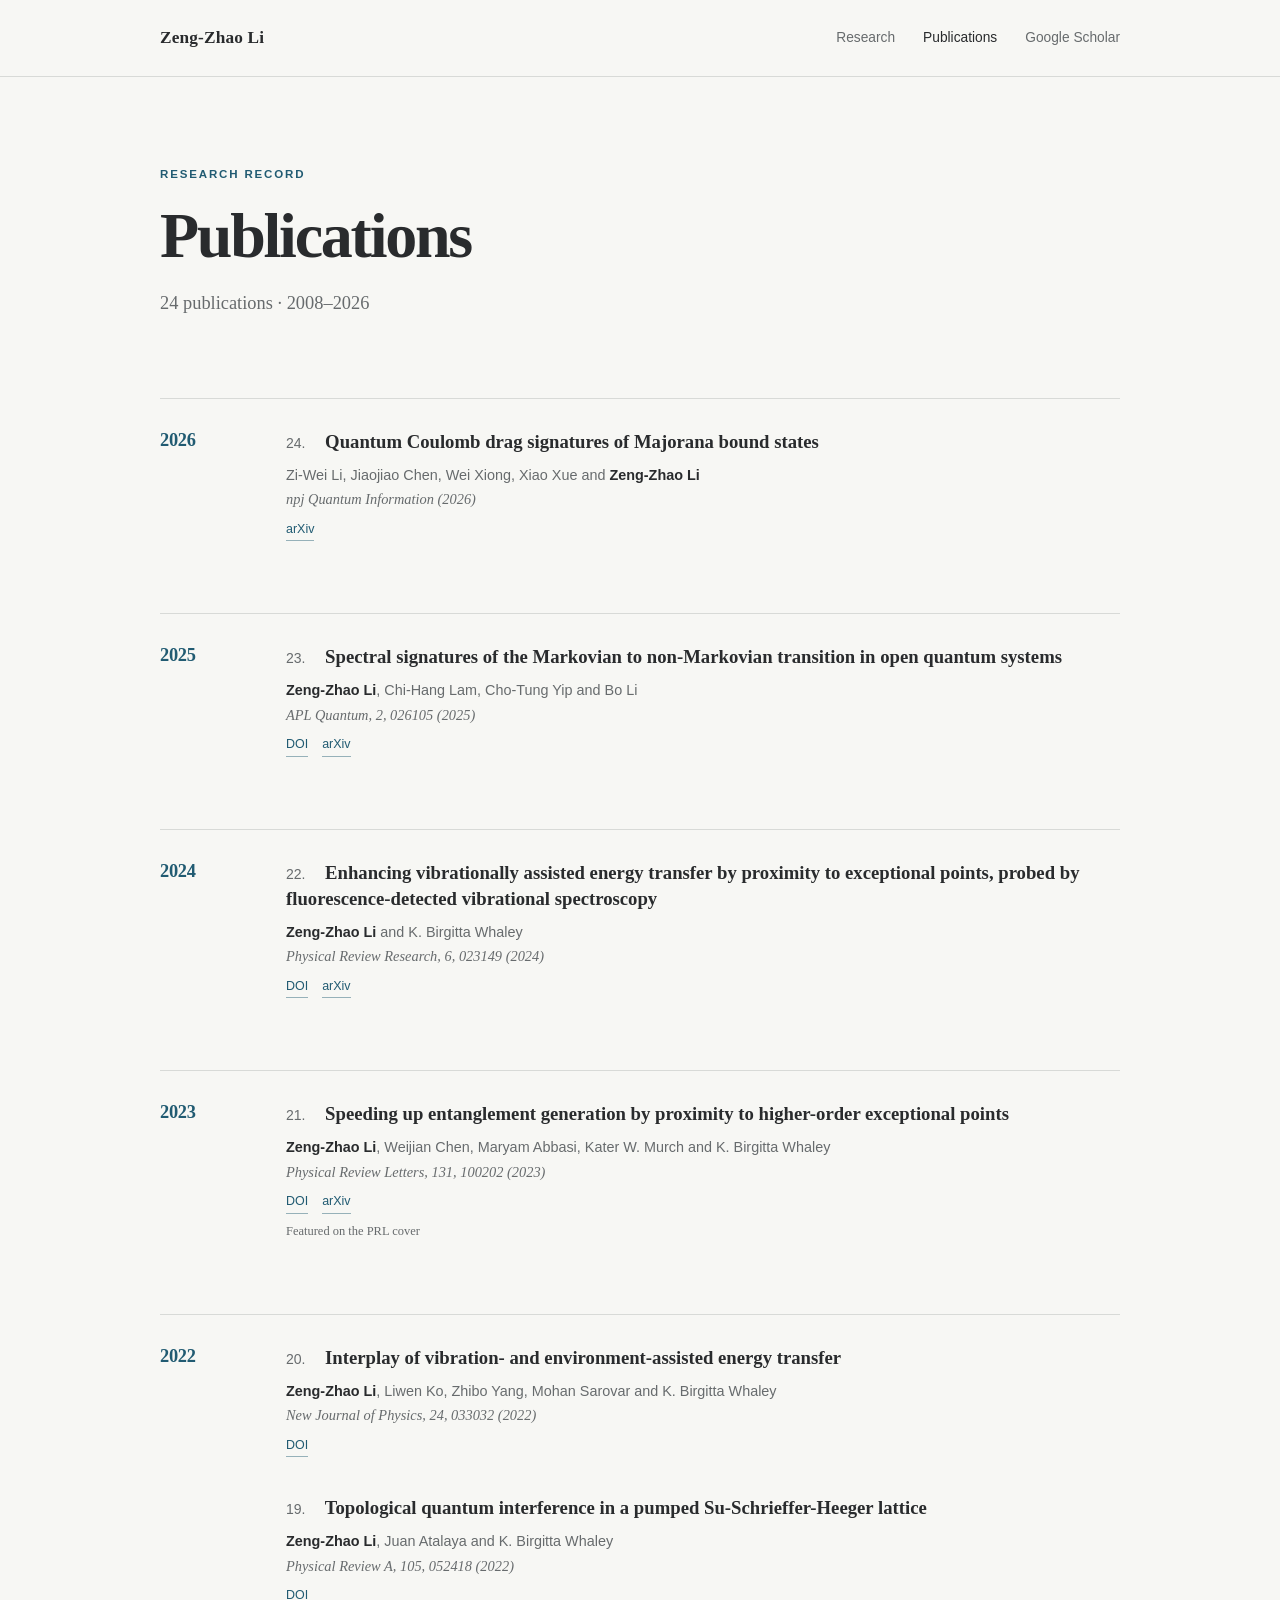
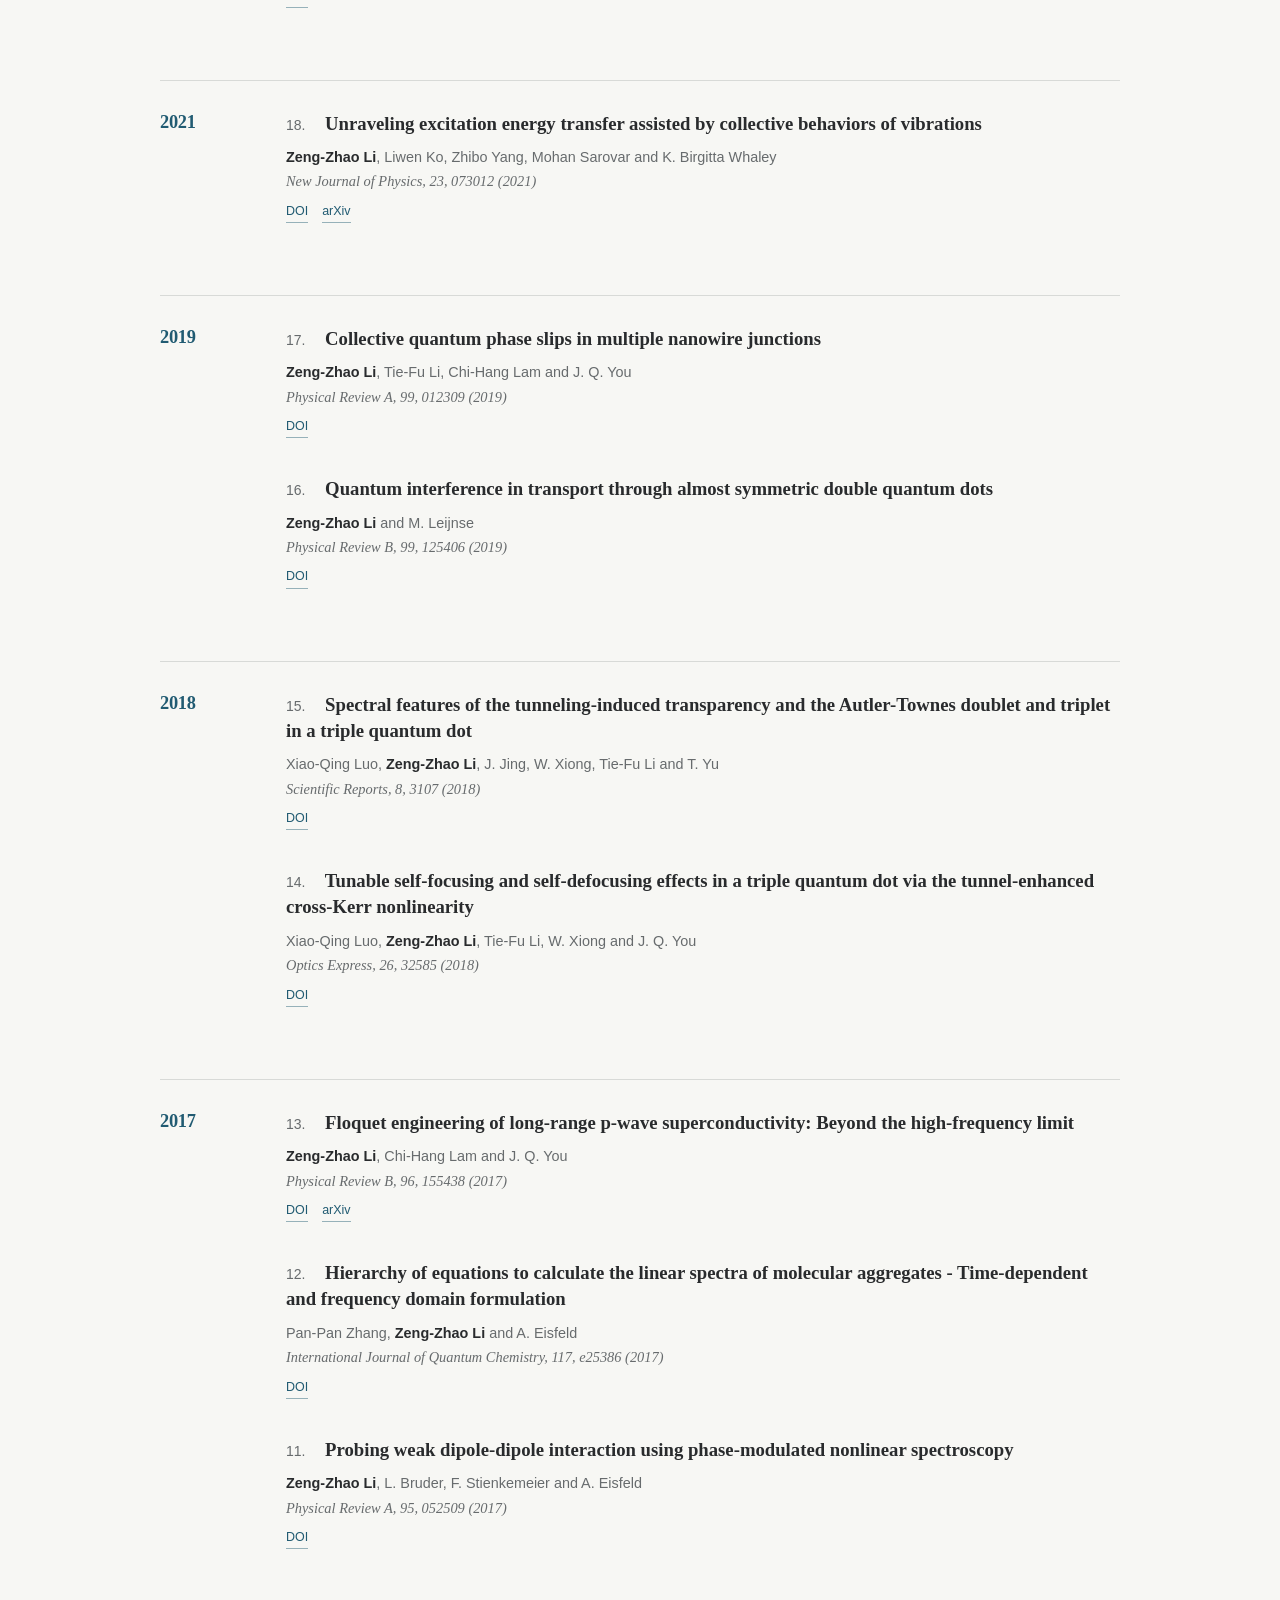
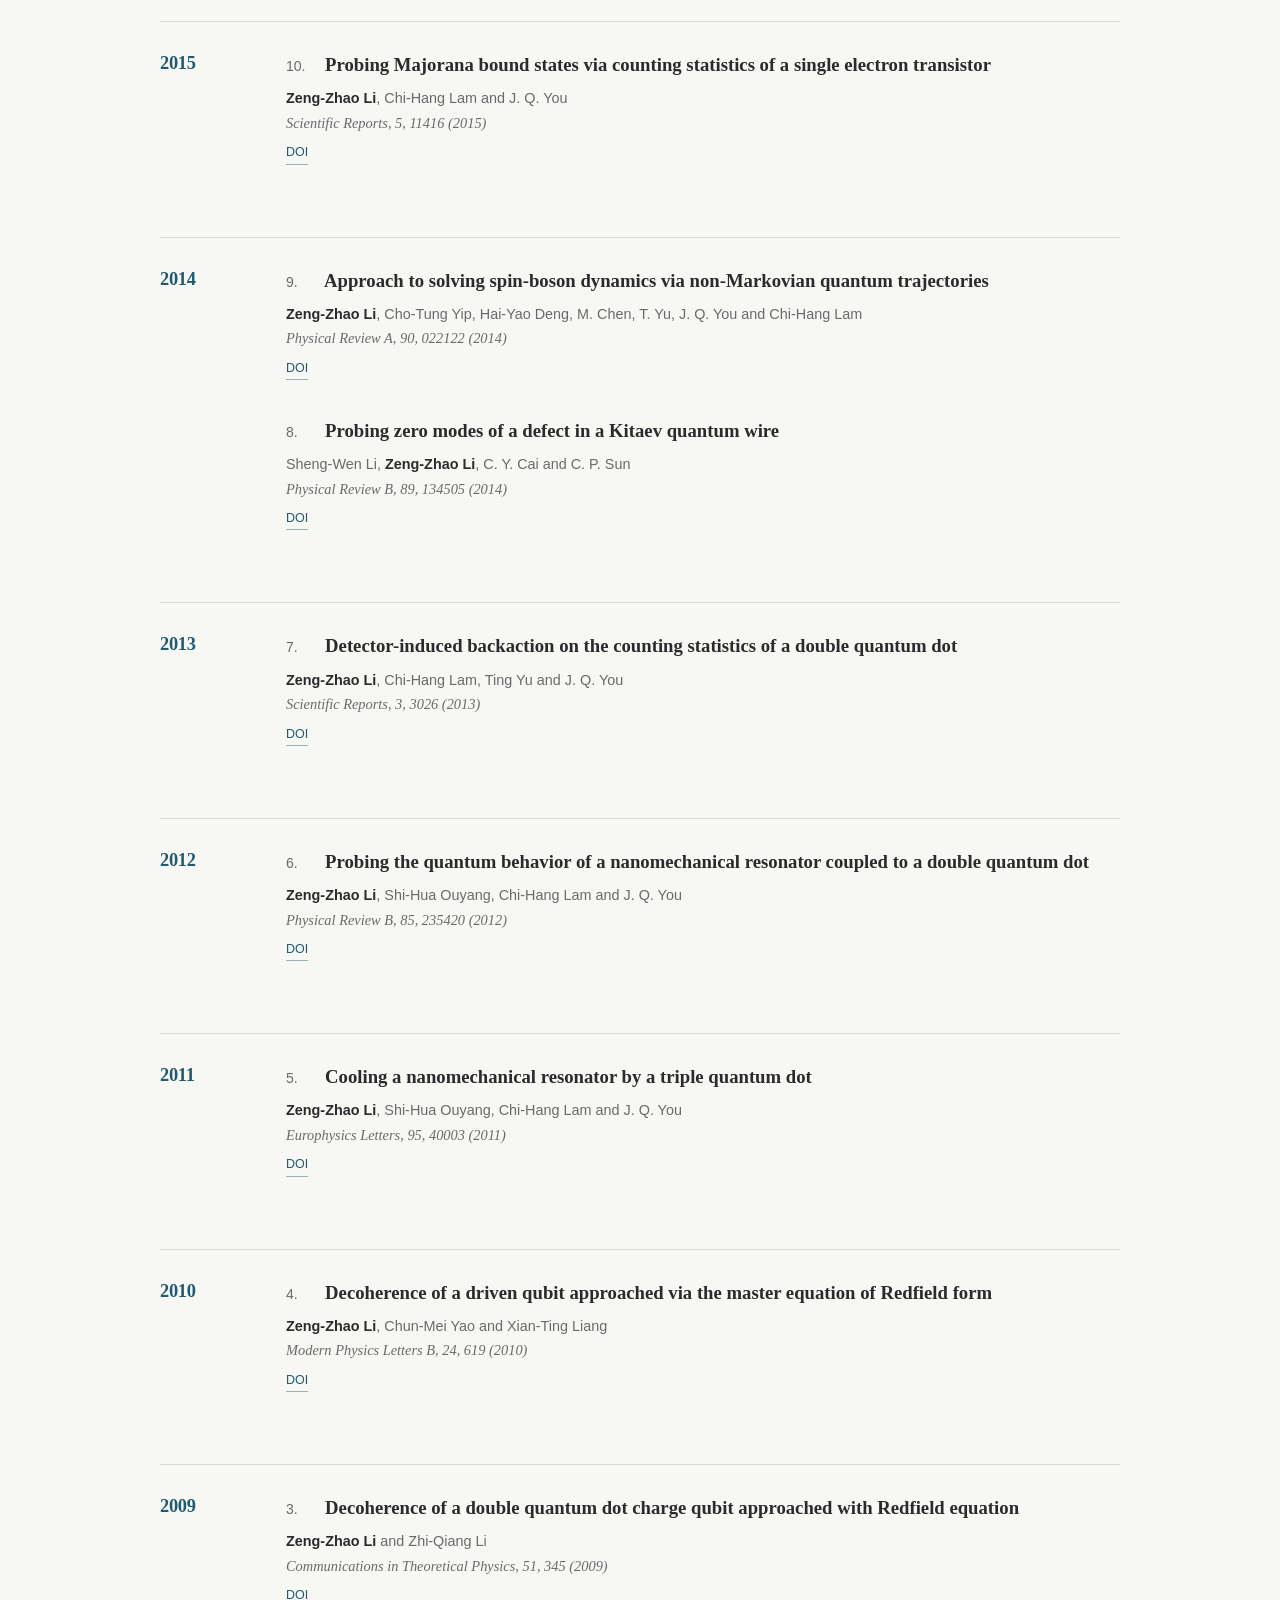
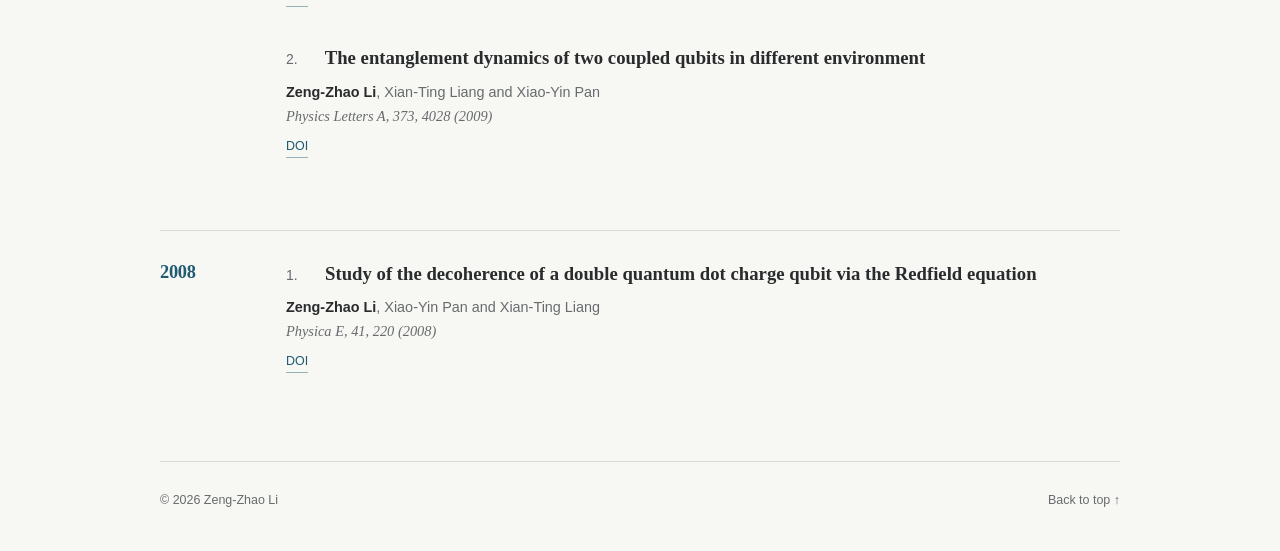
==== commit efef17f2: "Add publication numbering and summary" ====
--- a/publications.html
+++ b/publications.html
@@ -15,14 +15,14 @@
   <a class="skip-link" href="#content">Skip to content</a>
   <header class="site-header"><nav class="nav wrap" aria-label="Primary navigation"><a class="brand" href="index.html">Zeng-Zhao Li</a><button class="nav-toggle" type="button" aria-expanded="false" aria-controls="nav-links">Menu</button><div class="nav-links" id="nav-links"><a href="index.html#research">Research</a><a href="publications.html" aria-current="page">Publications</a><a href="https://scholar.google.com/citations?user=fXFQttEAAAAJ&amp;hl=en">Google Scholar</a></div></nav></header>
   <main id="content" class="wrap publications-page">
-    <header class="page-header"><p class="eyebrow">Research record</p><h1>Publications</h1><p>Complete publication list, arranged in reverse chronological order.</p></header>
+    <header class="page-header"><p class="eyebrow">Research record</p><h1>Publications</h1><p><!-- PUBLICATIONS:SUMMARY:START -->24 publications · 2008–2026<!-- PUBLICATIONS:SUMMARY:END --></p></header>
     <div id="all-publications" class="year-groups">
       <!-- PUBLICATIONS:ALL:START -->
       <section class="year-group" aria-labelledby="year-2026">
         <h2 id="year-2026">2026</h2>
         <div class="publication-list">
           <article class="publication">
-            <h3><a href="https://arxiv.org/abs/2512.02401">Quantum Coulomb drag signatures of Majorana bound states</a></h3>
+            <h3><span class="publication-number">24.</span> <a href="https://arxiv.org/abs/2512.02401">Quantum Coulomb drag signatures of Majorana bound states</a></h3>
             <p class="authors">Zi-Wei Li, Jiaojiao Chen, Wei Xiong, Xiao Xue and <strong>Zeng-Zhao Li</strong></p>
             <p class="venue">npj Quantum Information (2026)</p>
             <div class="citation-links"><a href="https://arxiv.org/abs/2512.02401" target="_blank" rel="noopener noreferrer">arXiv</a></div>
@@ -33,7 +33,7 @@
         <h2 id="year-2025">2025</h2>
         <div class="publication-list">
           <article class="publication">
-            <h3><a href="https://doi.org/10.1063/5.0262783">Spectral signatures of the Markovian to non-Markovian transition in open quantum systems</a></h3>
+            <h3><span class="publication-number">23.</span> <a href="https://doi.org/10.1063/5.0262783">Spectral signatures of the Markovian to non-Markovian transition in open quantum systems</a></h3>
             <p class="authors"><strong>Zeng-Zhao Li</strong>, Chi-Hang Lam, Cho-Tung Yip and Bo Li</p>
             <p class="venue">APL Quantum, 2, 026105 (2025)</p>
             <div class="citation-links"><a href="https://doi.org/10.1063/5.0262783" target="_blank" rel="noopener noreferrer">DOI</a><a href="https://arxiv.org/abs/2409.14661" target="_blank" rel="noopener noreferrer">arXiv</a></div>
@@ -44,7 +44,7 @@
         <h2 id="year-2024">2024</h2>
         <div class="publication-list">
           <article class="publication">
-            <h3><a href="https://doi.org/10.1103/PhysRevResearch.6.023149">Enhancing vibrationally assisted energy transfer by proximity to exceptional points, probed by fluorescence-detected vibrational spectroscopy</a></h3>
+            <h3><span class="publication-number">22.</span> <a href="https://doi.org/10.1103/PhysRevResearch.6.023149">Enhancing vibrationally assisted energy transfer by proximity to exceptional points, probed by fluorescence-detected vibrational spectroscopy</a></h3>
             <p class="authors"><strong>Zeng-Zhao Li</strong> and K. Birgitta Whaley</p>
             <p class="venue">Physical Review Research, 6, 023149 (2024)</p>
             <div class="citation-links"><a href="https://doi.org/10.1103/PhysRevResearch.6.023149" target="_blank" rel="noopener noreferrer">DOI</a><a href="https://arxiv.org/abs/2309.02819" target="_blank" rel="noopener noreferrer">arXiv</a></div>
@@ -55,7 +55,7 @@
         <h2 id="year-2023">2023</h2>
         <div class="publication-list">
           <article class="publication">
-            <h3><a href="https://doi.org/10.1103/PhysRevLett.131.100202">Speeding up entanglement generation by proximity to higher-order exceptional points</a></h3>
+            <h3><span class="publication-number">21.</span> <a href="https://doi.org/10.1103/PhysRevLett.131.100202">Speeding up entanglement generation by proximity to higher-order exceptional points</a></h3>
             <p class="authors"><strong>Zeng-Zhao Li</strong>, Weijian Chen, Maryam Abbasi, Kater W. Murch and K. Birgitta Whaley</p>
             <p class="venue">Physical Review Letters, 131, 100202 (2023)</p>
             <div class="citation-links"><a href="https://doi.org/10.1103/PhysRevLett.131.100202" target="_blank" rel="noopener noreferrer">DOI</a><a href="https://arxiv.org/abs/2210.05048" target="_blank" rel="noopener noreferrer">arXiv</a></div>
@@ -67,13 +67,13 @@
         <h2 id="year-2022">2022</h2>
         <div class="publication-list">
           <article class="publication">
-            <h3><a href="https://doi.org/10.1088/1367-2630/ac5841">Interplay of vibration- and environment-assisted energy transfer</a></h3>
+            <h3><span class="publication-number">20.</span> <a href="https://doi.org/10.1088/1367-2630/ac5841">Interplay of vibration- and environment-assisted energy transfer</a></h3>
             <p class="authors"><strong>Zeng-Zhao Li</strong>, Liwen Ko, Zhibo Yang, Mohan Sarovar and K. Birgitta Whaley</p>
             <p class="venue">New Journal of Physics, 24, 033032 (2022)</p>
             <div class="citation-links"><a href="https://doi.org/10.1088/1367-2630/ac5841" target="_blank" rel="noopener noreferrer">DOI</a></div>
           </article>
           <article class="publication">
-            <h3><a href="https://doi.org/10.1103/PhysRevA.105.052418">Topological quantum interference in a pumped Su-Schrieffer-Heeger lattice</a></h3>
+            <h3><span class="publication-number">19.</span> <a href="https://doi.org/10.1103/PhysRevA.105.052418">Topological quantum interference in a pumped Su-Schrieffer-Heeger lattice</a></h3>
             <p class="authors"><strong>Zeng-Zhao Li</strong>, Juan Atalaya and K. Birgitta Whaley</p>
             <p class="venue">Physical Review A, 105, 052418 (2022)</p>
             <div class="citation-links"><a href="https://doi.org/10.1103/PhysRevA.105.052418" target="_blank" rel="noopener noreferrer">DOI</a></div>
@@ -84,7 +84,7 @@
         <h2 id="year-2021">2021</h2>
         <div class="publication-list">
           <article class="publication">
-            <h3><a href="https://doi.org/10.1088/1367-2630/abedfe">Unraveling excitation energy transfer assisted by collective behaviors of vibrations</a></h3>
+            <h3><span class="publication-number">18.</span> <a href="https://doi.org/10.1088/1367-2630/abedfe">Unraveling excitation energy transfer assisted by collective behaviors of vibrations</a></h3>
             <p class="authors"><strong>Zeng-Zhao Li</strong>, Liwen Ko, Zhibo Yang, Mohan Sarovar and K. Birgitta Whaley</p>
             <p class="venue">New Journal of Physics, 23, 073012 (2021)</p>
             <div class="citation-links"><a href="https://doi.org/10.1088/1367-2630/abedfe" target="_blank" rel="noopener noreferrer">DOI</a><a href="https://arxiv.org/abs/2010.04256" target="_blank" rel="noopener noreferrer">arXiv</a></div>
@@ -95,13 +95,13 @@
         <h2 id="year-2019">2019</h2>
         <div class="publication-list">
           <article class="publication">
-            <h3><a href="https://doi.org/10.1103/PhysRevA.99.012309">Collective quantum phase slips in multiple nanowire junctions</a></h3>
+            <h3><span class="publication-number">17.</span> <a href="https://doi.org/10.1103/PhysRevA.99.012309">Collective quantum phase slips in multiple nanowire junctions</a></h3>
             <p class="authors"><strong>Zeng-Zhao Li</strong>, Tie-Fu Li, Chi-Hang Lam and J. Q. You</p>
             <p class="venue">Physical Review A, 99, 012309 (2019)</p>
             <div class="citation-links"><a href="https://doi.org/10.1103/PhysRevA.99.012309" target="_blank" rel="noopener noreferrer">DOI</a></div>
           </article>
           <article class="publication">
-            <h3><a href="https://doi.org/10.1103/PhysRevB.99.125406">Quantum interference in transport through almost symmetric double quantum dots</a></h3>
+            <h3><span class="publication-number">16.</span> <a href="https://doi.org/10.1103/PhysRevB.99.125406">Quantum interference in transport through almost symmetric double quantum dots</a></h3>
             <p class="authors"><strong>Zeng-Zhao Li</strong> and M. Leijnse</p>
             <p class="venue">Physical Review B, 99, 125406 (2019)</p>
             <div class="citation-links"><a href="https://doi.org/10.1103/PhysRevB.99.125406" target="_blank" rel="noopener noreferrer">DOI</a></div>
@@ -112,13 +112,13 @@
         <h2 id="year-2018">2018</h2>
         <div class="publication-list">
           <article class="publication">
-            <h3><a href="https://doi.org/10.1038/s41598-018-21221-3">Spectral features of the tunneling-induced transparency and the Autler-Townes doublet and triplet in a triple quantum dot</a></h3>
+            <h3><span class="publication-number">15.</span> <a href="https://doi.org/10.1038/s41598-018-21221-3">Spectral features of the tunneling-induced transparency and the Autler-Townes doublet and triplet in a triple quantum dot</a></h3>
             <p class="authors">Xiao-Qing Luo, <strong>Zeng-Zhao Li</strong>, J. Jing, W. Xiong, Tie-Fu Li and T. Yu</p>
             <p class="venue">Scientific Reports, 8, 3107 (2018)</p>
             <div class="citation-links"><a href="https://doi.org/10.1038/s41598-018-21221-3" target="_blank" rel="noopener noreferrer">DOI</a></div>
           </article>
           <article class="publication">
-            <h3><a href="https://doi.org/10.1364/OE.26.032585">Tunable self-focusing and self-defocusing effects in a triple quantum dot via the tunnel-enhanced cross-Kerr nonlinearity</a></h3>
+            <h3><span class="publication-number">14.</span> <a href="https://doi.org/10.1364/OE.26.032585">Tunable self-focusing and self-defocusing effects in a triple quantum dot via the tunnel-enhanced cross-Kerr nonlinearity</a></h3>
             <p class="authors">Xiao-Qing Luo, <strong>Zeng-Zhao Li</strong>, Tie-Fu Li, W. Xiong and J. Q. You</p>
             <p class="venue">Optics Express, 26, 32585 (2018)</p>
             <div class="citation-links"><a href="https://doi.org/10.1364/OE.26.032585" target="_blank" rel="noopener noreferrer">DOI</a></div>
@@ -129,19 +129,19 @@
         <h2 id="year-2017">2017</h2>
         <div class="publication-list">
           <article class="publication">
-            <h3><a href="https://doi.org/10.1103/PhysRevB.96.155438">Floquet engineering of long-range p-wave superconductivity: Beyond the high-frequency limit</a></h3>
+            <h3><span class="publication-number">13.</span> <a href="https://doi.org/10.1103/PhysRevB.96.155438">Floquet engineering of long-range p-wave superconductivity: Beyond the high-frequency limit</a></h3>
             <p class="authors"><strong>Zeng-Zhao Li</strong>, Chi-Hang Lam and J. Q. You</p>
             <p class="venue">Physical Review B, 96, 155438 (2017)</p>
             <div class="citation-links"><a href="https://doi.org/10.1103/PhysRevB.96.155438" target="_blank" rel="noopener noreferrer">DOI</a><a href="https://arxiv.org/abs/1704.00476" target="_blank" rel="noopener noreferrer">arXiv</a></div>
           </article>
           <article class="publication">
-            <h3><a href="https://doi.org/10.1002/qua.25386">Hierarchy of equations to calculate the linear spectra of molecular aggregates - Time-dependent and frequency domain formulation</a></h3>
+            <h3><span class="publication-number">12.</span> <a href="https://doi.org/10.1002/qua.25386">Hierarchy of equations to calculate the linear spectra of molecular aggregates - Time-dependent and frequency domain formulation</a></h3>
             <p class="authors">Pan-Pan Zhang, <strong>Zeng-Zhao Li</strong> and A. Eisfeld</p>
             <p class="venue">International Journal of Quantum Chemistry, 117, e25386 (2017)</p>
             <div class="citation-links"><a href="https://doi.org/10.1002/qua.25386" target="_blank" rel="noopener noreferrer">DOI</a></div>
           </article>
           <article class="publication">
-            <h3><a href="https://doi.org/10.1103/PhysRevA.95.052509">Probing weak dipole-dipole interaction using phase-modulated nonlinear spectroscopy</a></h3>
+            <h3><span class="publication-number">11.</span> <a href="https://doi.org/10.1103/PhysRevA.95.052509">Probing weak dipole-dipole interaction using phase-modulated nonlinear spectroscopy</a></h3>
             <p class="authors"><strong>Zeng-Zhao Li</strong>, L. Bruder, F. Stienkemeier and A. Eisfeld</p>
             <p class="venue">Physical Review A, 95, 052509 (2017)</p>
             <div class="citation-links"><a href="https://doi.org/10.1103/PhysRevA.95.052509" target="_blank" rel="noopener noreferrer">DOI</a></div>
@@ -152,7 +152,7 @@
         <h2 id="year-2015">2015</h2>
         <div class="publication-list">
           <article class="publication">
-            <h3><a href="https://doi.org/10.1038/srep11416">Probing Majorana bound states via counting statistics of a single electron transistor</a></h3>
+            <h3><span class="publication-number">10.</span> <a href="https://doi.org/10.1038/srep11416">Probing Majorana bound states via counting statistics of a single electron transistor</a></h3>
             <p class="authors"><strong>Zeng-Zhao Li</strong>, Chi-Hang Lam and J. Q. You</p>
             <p class="venue">Scientific Reports, 5, 11416 (2015)</p>
             <div class="citation-links"><a href="https://doi.org/10.1038/srep11416" target="_blank" rel="noopener noreferrer">DOI</a></div>
@@ -163,13 +163,13 @@
         <h2 id="year-2014">2014</h2>
         <div class="publication-list">
           <article class="publication">
-            <h3><a href="https://doi.org/10.1103/PhysRevA.90.022122">Approach to solving spin-boson dynamics via non-Markovian quantum trajectories</a></h3>
+            <h3><span class="publication-number">9.</span> <a href="https://doi.org/10.1103/PhysRevA.90.022122">Approach to solving spin-boson dynamics via non-Markovian quantum trajectories</a></h3>
             <p class="authors"><strong>Zeng-Zhao Li</strong>, Cho-Tung Yip, Hai-Yao Deng, M. Chen, T. Yu, J. Q. You and Chi-Hang Lam</p>
             <p class="venue">Physical Review A, 90, 022122 (2014)</p>
             <div class="citation-links"><a href="https://doi.org/10.1103/PhysRevA.90.022122" target="_blank" rel="noopener noreferrer">DOI</a></div>
           </article>
           <article class="publication">
-            <h3><a href="https://doi.org/10.1103/PhysRevB.89.134505">Probing zero modes of a defect in a Kitaev quantum wire</a></h3>
+            <h3><span class="publication-number">8.</span> <a href="https://doi.org/10.1103/PhysRevB.89.134505">Probing zero modes of a defect in a Kitaev quantum wire</a></h3>
             <p class="authors">Sheng-Wen Li, <strong>Zeng-Zhao Li</strong>, C. Y. Cai and C. P. Sun</p>
             <p class="venue">Physical Review B, 89, 134505 (2014)</p>
             <div class="citation-links"><a href="https://doi.org/10.1103/PhysRevB.89.134505" target="_blank" rel="noopener noreferrer">DOI</a></div>
@@ -180,7 +180,7 @@
         <h2 id="year-2013">2013</h2>
         <div class="publication-list">
           <article class="publication">
-            <h3><a href="https://doi.org/10.1038/srep03026">Detector-induced backaction on the counting statistics of a double quantum dot</a></h3>
+            <h3><span class="publication-number">7.</span> <a href="https://doi.org/10.1038/srep03026">Detector-induced backaction on the counting statistics of a double quantum dot</a></h3>
             <p class="authors"><strong>Zeng-Zhao Li</strong>, Chi-Hang Lam, Ting Yu and J. Q. You</p>
             <p class="venue">Scientific Reports, 3, 3026 (2013)</p>
             <div class="citation-links"><a href="https://doi.org/10.1038/srep03026" target="_blank" rel="noopener noreferrer">DOI</a></div>
@@ -191,7 +191,7 @@
         <h2 id="year-2012">2012</h2>
         <div class="publication-list">
           <article class="publication">
-            <h3><a href="https://doi.org/10.1103/PhysRevB.85.235420">Probing the quantum behavior of a nanomechanical resonator coupled to a double quantum dot</a></h3>
+            <h3><span class="publication-number">6.</span> <a href="https://doi.org/10.1103/PhysRevB.85.235420">Probing the quantum behavior of a nanomechanical resonator coupled to a double quantum dot</a></h3>
             <p class="authors"><strong>Zeng-Zhao Li</strong>, Shi-Hua Ouyang, Chi-Hang Lam and J. Q. You</p>
             <p class="venue">Physical Review B, 85, 235420 (2012)</p>
             <div class="citation-links"><a href="https://doi.org/10.1103/PhysRevB.85.235420" target="_blank" rel="noopener noreferrer">DOI</a></div>
@@ -202,7 +202,7 @@
         <h2 id="year-2011">2011</h2>
         <div class="publication-list">
           <article class="publication">
-            <h3><a href="https://doi.org/10.1209/0295-5075/95/40003">Cooling a nanomechanical resonator by a triple quantum dot</a></h3>
+            <h3><span class="publication-number">5.</span> <a href="https://doi.org/10.1209/0295-5075/95/40003">Cooling a nanomechanical resonator by a triple quantum dot</a></h3>
             <p class="authors"><strong>Zeng-Zhao Li</strong>, Shi-Hua Ouyang, Chi-Hang Lam and J. Q. You</p>
             <p class="venue">Europhysics Letters, 95, 40003 (2011)</p>
             <div class="citation-links"><a href="https://doi.org/10.1209/0295-5075/95/40003" target="_blank" rel="noopener noreferrer">DOI</a></div>
@@ -213,7 +213,7 @@
         <h2 id="year-2010">2010</h2>
         <div class="publication-list">
           <article class="publication">
-            <h3><a href="https://doi.org/10.1142/S021798491002269X">Decoherence of a driven qubit approached via the master equation of Redfield form</a></h3>
+            <h3><span class="publication-number">4.</span> <a href="https://doi.org/10.1142/S021798491002269X">Decoherence of a driven qubit approached via the master equation of Redfield form</a></h3>
             <p class="authors"><strong>Zeng-Zhao Li</strong>, Chun-Mei Yao and Xian-Ting Liang</p>
             <p class="venue">Modern Physics Letters B, 24, 619 (2010)</p>
             <div class="citation-links"><a href="https://doi.org/10.1142/S021798491002269X" target="_blank" rel="noopener noreferrer">DOI</a></div>
@@ -224,13 +224,13 @@
         <h2 id="year-2009">2009</h2>
         <div class="publication-list">
           <article class="publication">
-            <h3><a href="https://doi.org/10.1088/0253-6102/51/2/31">Decoherence of a double quantum dot charge qubit approached with Redfield equation</a></h3>
+            <h3><span class="publication-number">3.</span> <a href="https://doi.org/10.1088/0253-6102/51/2/31">Decoherence of a double quantum dot charge qubit approached with Redfield equation</a></h3>
             <p class="authors"><strong>Zeng-Zhao Li</strong> and Zhi-Qiang Li</p>
             <p class="venue">Communications in Theoretical Physics, 51, 345 (2009)</p>
             <div class="citation-links"><a href="https://doi.org/10.1088/0253-6102/51/2/31" target="_blank" rel="noopener noreferrer">DOI</a></div>
           </article>
           <article class="publication">
-            <h3><a href="https://doi.org/10.1016/j.physleta.2009.09.015">The entanglement dynamics of two coupled qubits in different environment</a></h3>
+            <h3><span class="publication-number">2.</span> <a href="https://doi.org/10.1016/j.physleta.2009.09.015">The entanglement dynamics of two coupled qubits in different environment</a></h3>
             <p class="authors"><strong>Zeng-Zhao Li</strong>, Xian-Ting Liang and Xiao-Yin Pan</p>
             <p class="venue">Physics Letters A, 373, 4028 (2009)</p>
             <div class="citation-links"><a href="https://doi.org/10.1016/j.physleta.2009.09.015" target="_blank" rel="noopener noreferrer">DOI</a></div>
@@ -241,7 +241,7 @@
         <h2 id="year-2008">2008</h2>
         <div class="publication-list">
           <article class="publication">
-            <h3><a href="https://doi.org/10.1016/j.physe.2008.07.005">Study of the decoherence of a double quantum dot charge qubit via the Redfield equation</a></h3>
+            <h3><span class="publication-number">1.</span> <a href="https://doi.org/10.1016/j.physe.2008.07.005">Study of the decoherence of a double quantum dot charge qubit via the Redfield equation</a></h3>
             <p class="authors"><strong>Zeng-Zhao Li</strong>, Xiao-Yin Pan and Xian-Ting Liang</p>
             <p class="venue">Physica E, 41, 220 (2008)</p>
             <div class="citation-links"><a href="https://doi.org/10.1016/j.physe.2008.07.005" target="_blank" rel="noopener noreferrer">DOI</a></div>
--- a/css/style.css
+++ b/css/style.css
@@ -3,5 +3,6 @@
 @media(max-width:700px){.wrap{width:min(calc(100% - 34px),var(--max))}.nav{min-height:64px;position:relative}.nav-toggle{display:block}.nav-links{display:none;position:absolute;top:64px;left:-17px;right:-17px;padding:8px 17px 20px;background:var(--bg);border-bottom:1px solid var(--line);z-index:5;align-items:flex-start;gap:8px}.nav-links.open{display:flex;flex-direction:column}.nav-links a{padding:6px 0}.hero{grid-template-columns:1fr;gap:36px;padding-block:64px}.portrait{grid-row:1;width:118px;aspect-ratio:1}.portrait span{font-size:2.1rem}.hero h1{font-size:2.75rem}.lede{font-size:1.15rem}.section{padding-block:54px}.section-heading-row{display:block}.section-heading-row .quiet-link{display:inline-block;margin:-14px 0 28px}.publication-list{gap:31px}.interests li{font-size:1rem}.interests li:not(:last-child)::after{margin:0 9px}.publications-page{padding-block:58px}.page-header{margin-bottom:54px}.year-groups{gap:58px}.year-group{grid-template-columns:1fr;gap:24px}.year-group h2{position:static;margin:0}.footer{padding-bottom:28px}}
 .hero{display:block;padding-block:94px 86px}.hero-copy{max-width:820px}.hero .lede{max-width:760px}.hero-secondary{max-width:730px;margin:22px 0 0;color:var(--muted);font-size:1rem;line-height:1.75}.hero .affiliation{margin-top:30px}
 .publication-note{margin:7px 0 0;color:var(--muted);font-family:var(--serif);font-size:.78rem}
+.publication-number{display:inline-block;min-width:2.15rem;color:var(--muted);font-family:var(--sans);font-size:.75em;font-weight:500;font-variant-numeric:tabular-nums}
 @media(max-width:700px){.hero{display:block;padding-block:62px 58px}.hero-secondary{font-size:.95rem;line-height:1.7;margin-top:18px}.hero .affiliation{margin-top:26px}}
 @media(prefers-reduced-motion:reduce){html{scroll-behavior:auto}}
